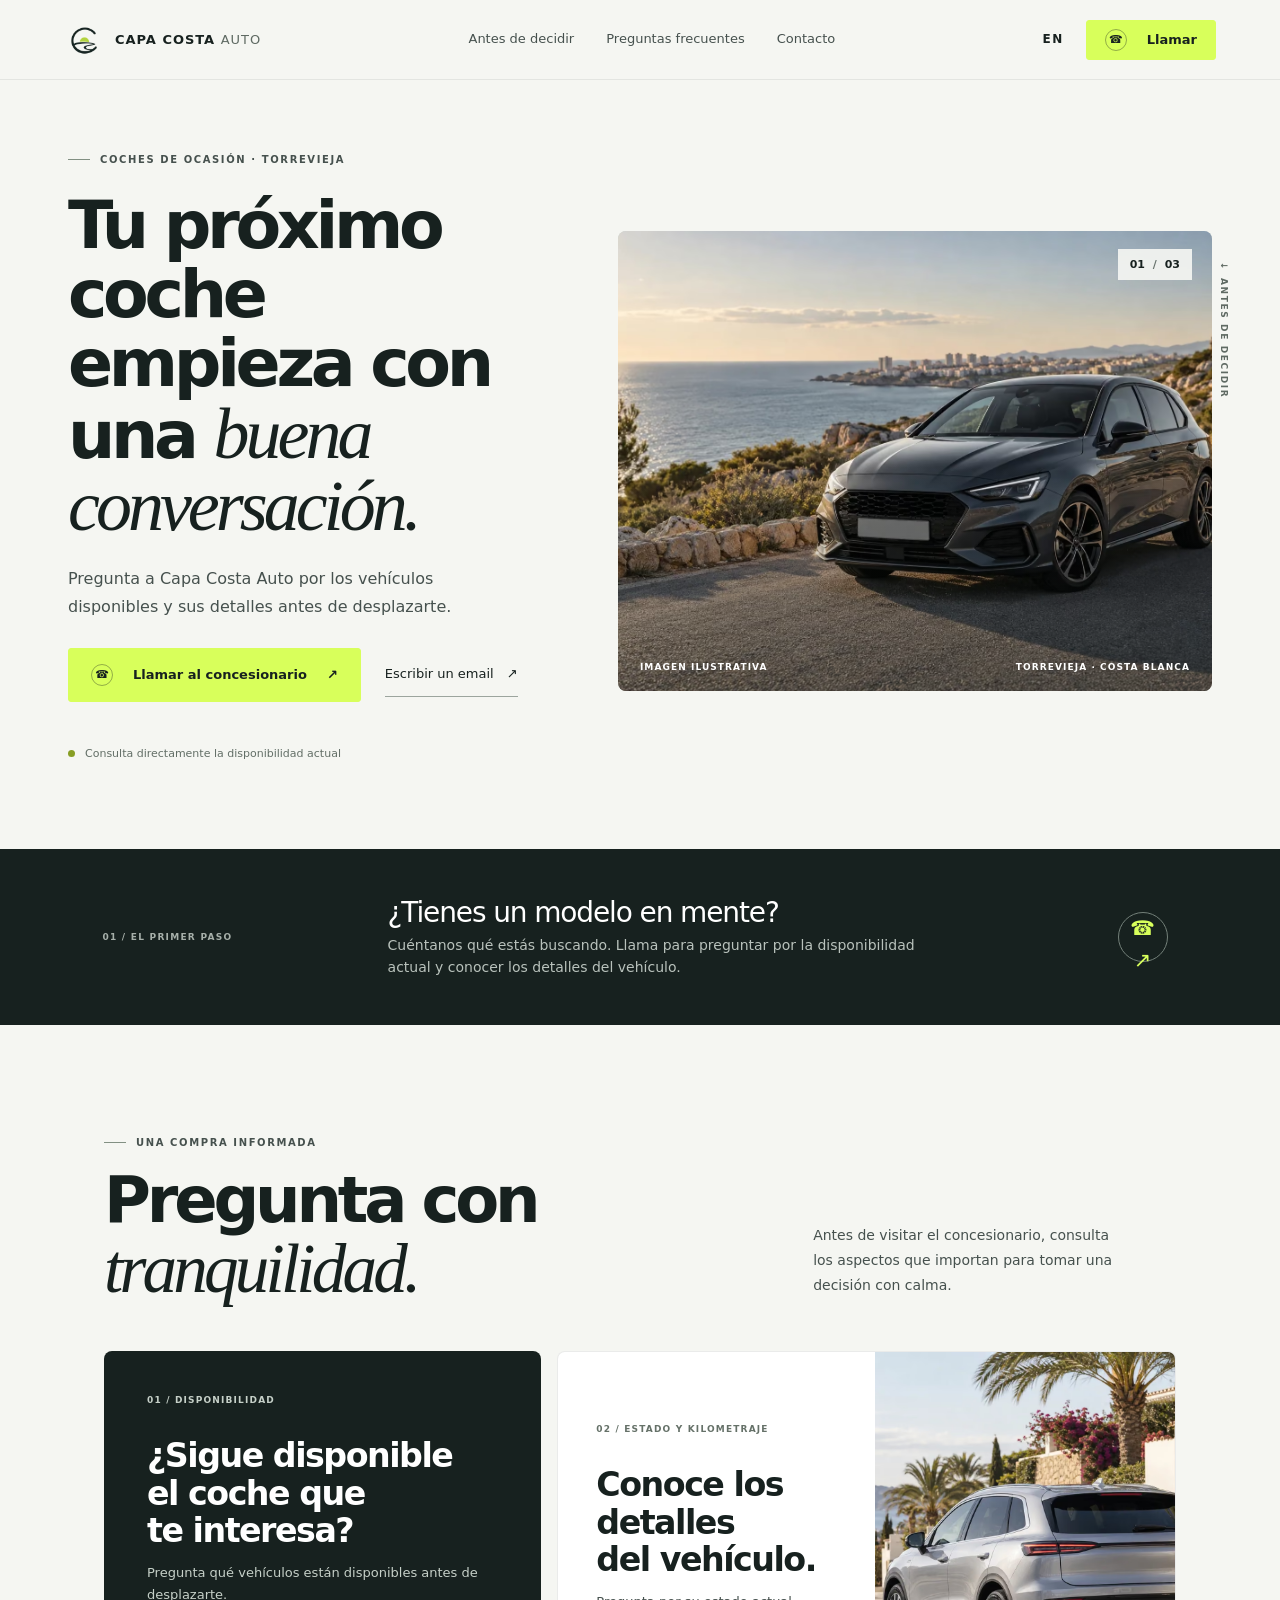
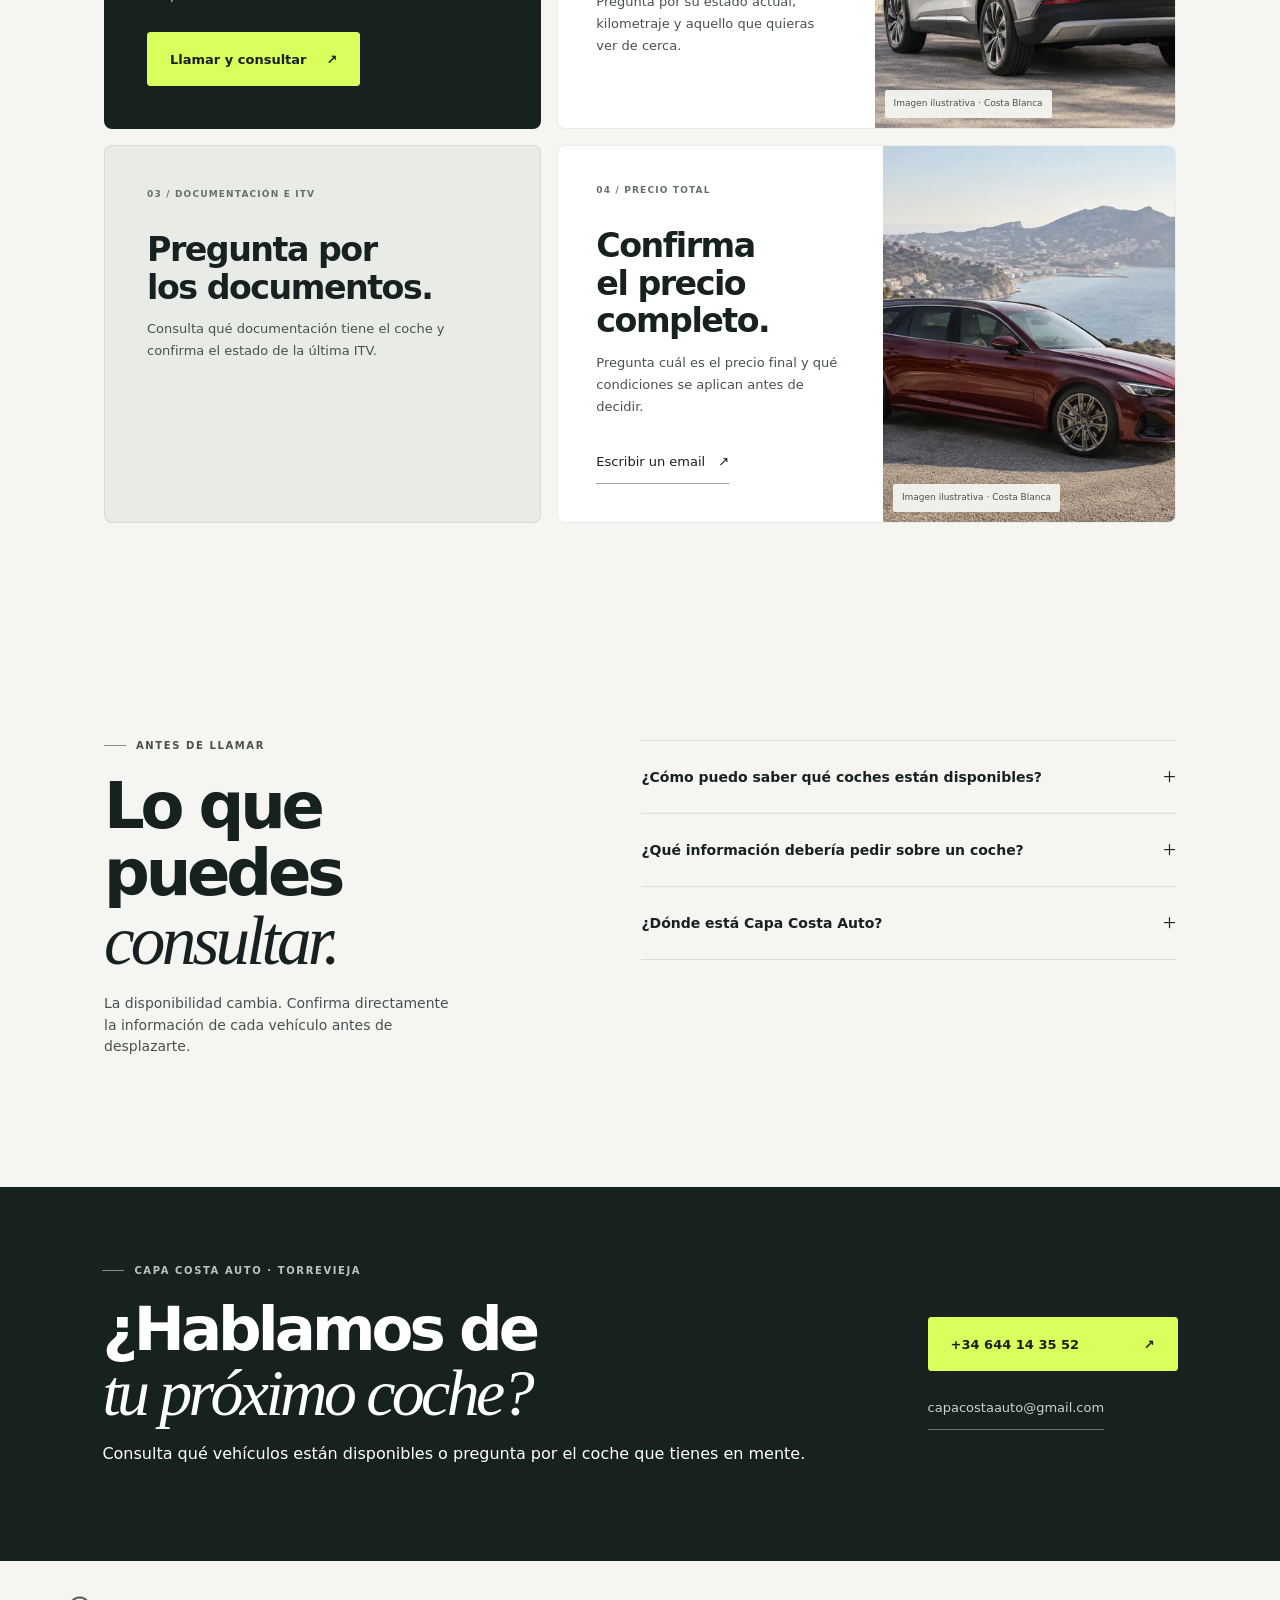
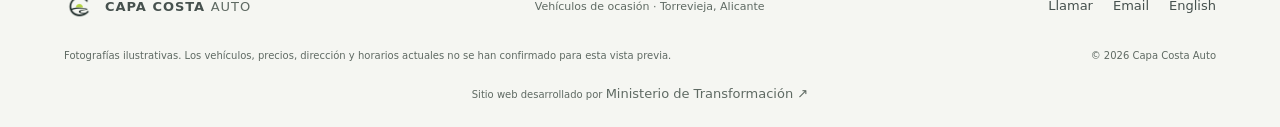
==== es/index.html @ e5fd43e0 "Prepare Capa Costa Auto for GitHub Pages" ====
<!doctype html>
<html lang="es">
<head>
  <meta charset="utf-8">
  <meta name="viewport" content="width=device-width, initial-scale=1">
  <meta name="theme-color" content="#17211f">
  <meta name="robots" content="noindex, nofollow">
  <meta name="description" content="Contacta con Capa Costa Auto en Torrevieja para consultar la disponibilidad actual de coches de ocasión.">
  <title>Coches de ocasión en Torrevieja | Capa Costa Auto</title>
  <link rel="alternate" hreflang="es-ES" href="index.html">
  <link rel="alternate" hreflang="en" href="../en/index.html">
  <link rel="preload" as="image" href="../public/images/coast-1.avif" type="image/avif" fetchpriority="high">
  <link rel="stylesheet" href="../styles.css">
  <script src="../site.js" defer></script>
</head>
<body>
  <a class="skip-link" href="#main">Saltar al contenido</a>
  <header class="site-header">
    <a class="brand" href="index.html"><img class="brand-mark" src="../public/brand/capa-costa-emblem.webp" alt="" width="40" height="40"><span>CAPA COSTA <b>AUTO</b></span></a>
    <nav class="desktop-nav" aria-label="Navegación principal"><a href="#antes-de-decidir">Antes de decidir</a><a href="#preguntas">Preguntas frecuentes</a><a href="#contacto">Contacto</a></nav>
    <div class="header-actions"><a class="language" href="../en/index.html" lang="en" hreflang="en" aria-label="View in English">EN</a><a class="button button-small" href="tel:+34644143552" aria-label="Llamar al concesionario"><span class="phone-icon" aria-hidden="true"></span><span>Llamar</span></a></div>
  </header>

  <main id="main">
    <section class="hero" aria-labelledby="hero-title">
      <div class="hero-copy">
        <p class="eyebrow"><span class="eyebrow-line" aria-hidden="true"></span> COCHES DE OCASIÓN · TORREVIEJA</p>
        <h1 id="hero-title">Tu próximo coche empieza con una <em>buena conversación.</em></h1>
        <p class="hero-lead">Pregunta a Capa Costa Auto por los vehículos disponibles y sus detalles antes de desplazarte.</p>
        <div class="hero-actions"><a class="button button-primary" href="tel:+34644143552"><span class="phone-icon" aria-hidden="true"></span> Llamar al concesionario <span aria-hidden="true">↗</span></a><a class="text-link" href="mailto:capacostaauto@gmail.com">Escribir un email <span aria-hidden="true">↗</span></a></div>
        <p class="hero-note"><span class="note-dot" aria-hidden="true"></span>Consulta directamente la disponibilidad actual</p>
      </div>
      <figure class="hero-visual">
        <picture><source srcset="../public/images/coast-1.avif" type="image/avif" sizes="(min-width: 900px) 54vw, (min-width: 651px) 48vw, calc(100vw - 40px)"><img src="../public/images/coast-1.webp" alt="Coche ilustrativo junto a la costa mediterránea; no corresponde a un vehículo anunciado" width="1536" height="1024" fetchpriority="high" decoding="async"></picture>
        <figcaption><span>IMAGEN ILUSTRATIVA</span><span>TORREVIEJA · COSTA BLANCA</span></figcaption><div class="image-index" aria-hidden="true">01 <span>/</span> 03</div>
      </figure>
      <a class="hero-side-label" href="#antes-de-decidir"><span aria-hidden="true">↓</span> ANTES DE DECIDIR</a>
    </section>

    <section class="intro-band" aria-labelledby="availability-band-title">
      <div class="section-index">01 / EL PRIMER PASO</div>
      <div class="intro-main"><h2 id="availability-band-title">¿Tienes un modelo en mente?</h2><p>Cuéntanos qué estás buscando. Llama para preguntar por la disponibilidad actual y conocer los detalles del vehículo.</p></div>
      <a class="round-link" href="tel:+34644143552" aria-label="Llamar para consultar vehículos disponibles"><span aria-hidden="true">↗</span></a>
    </section>

    <section class="editorial" id="antes-de-decidir" aria-labelledby="questions-title">
      <div class="editorial-heading" data-reveal><div><p class="eyebrow"><span class="eyebrow-line" aria-hidden="true"></span> UNA COMPRA INFORMADA</p><h2 id="questions-title">Pregunta con<br><em>tranquilidad.</em></h2></div><p class="editorial-deck">Antes de visitar el concesionario, consulta los aspectos que importan para tomar una decisión con calma.</p></div>
      <div class="bento-grid">
        <article class="bento-card bento-availability" data-reveal><div><p class="card-kicker">01 / DISPONIBILIDAD</p><h3>¿Sigue disponible el coche que te interesa?</h3><p>Pregunta qué vehículos están disponibles antes de desplazarte.</p></div><a class="button button-light" href="tel:+34644143552">Llamar y consultar <span aria-hidden="true">↗</span></a></article>
        <article class="bento-card bento-condition" data-reveal><div class="bento-copy"><p class="card-kicker">02 / ESTADO Y KILOMETRAJE</p><h3>Conoce los detalles del vehículo.</h3><p>Pregunta por su estado actual, kilometraje y aquello que quieras ver de cerca.</p></div><figure class="bento-image"><picture><source srcset="../public/images/coast-2.avif" type="image/avif" sizes="(min-width: 900px) 37vw, (min-width: 651px) 43vw, calc(100vw - 40px)"><img src="../public/images/coast-2.webp" alt="Coche ilustrativo en una calle mediterránea; no corresponde a un vehículo anunciado" width="1448" height="1086" loading="lazy" decoding="async"></picture><figcaption>Imagen ilustrativa · Costa Blanca</figcaption></figure></article>
        <article class="bento-card bento-paperwork" data-reveal><div><p class="card-kicker">03 / DOCUMENTACIÓN E ITV</p><h3>Pregunta por los documentos.</h3><p>Consulta qué documentación tiene el coche y confirma el estado de la última ITV.</p></div></article>
        <article class="bento-card bento-price" data-reveal><div class="bento-copy"><p class="card-kicker">04 / PRECIO TOTAL</p><h3>Confirma el precio completo.</h3><p>Pregunta cuál es el precio final y qué condiciones se aplican antes de decidir.</p><a class="text-link" href="mailto:capacostaauto@gmail.com">Escribir un email <span aria-hidden="true">↗</span></a></div><figure class="bento-image"><picture><source srcset="../public/images/coast-3.avif" type="image/avif" sizes="(min-width: 900px) 37vw, (min-width: 651px) 43vw, calc(100vw - 40px)"><img src="../public/images/coast-3.webp" alt="Coche ilustrativo junto al Mediterráneo; no corresponde a un vehículo anunciado" width="1448" height="1086" loading="lazy" decoding="async"></picture><figcaption>Imagen ilustrativa · Costa Blanca</figcaption></figure></article>
      </div>
    </section>

    <section class="faq-section" id="preguntas" aria-labelledby="faq-title">
      <div class="faq-heading" data-reveal><p class="eyebrow"><span class="eyebrow-line" aria-hidden="true"></span> ANTES DE LLAMAR</p><h2 id="faq-title">Lo que puedes <em>consultar.</em></h2><p>La disponibilidad cambia. Confirma directamente la información de cada vehículo antes de desplazarte.</p></div>
      <div class="faq-list" data-reveal><details><summary>¿Cómo puedo saber qué coches están disponibles?<span aria-hidden="true">+</span></summary><p>Llama al concesionario para consultar qué vehículos están disponibles en ese momento.</p></details><details><summary>¿Qué información debería pedir sobre un coche?<span aria-hidden="true">+</span></summary><p>Puedes preguntar por su estado, kilometraje, documentación, ITV, precio final y las condiciones aplicables.</p></details><details><summary>¿Dónde está Capa Costa Auto?<span aria-hidden="true">+</span></summary><p>Capa Costa Auto está en Torrevieja. Llama antes de desplazarte para confirmar los detalles de la visita.</p></details></div>
    </section>

    <section class="contact-section" id="contacto" aria-labelledby="contact-title"><div data-reveal><p class="eyebrow"><span class="eyebrow-line" aria-hidden="true"></span> CAPA COSTA AUTO · TORREVIEJA</p><h2 id="contact-title">¿Hablamos de<br><em>tu próximo coche?</em></h2><p class="contact-lead">Consulta qué vehículos están disponibles o pregunta por el coche que tienes en mente.</p></div><div class="contact-actions" data-reveal><a class="button button-light" href="tel:+34644143552">+34 644 14 35 52 <span aria-hidden="true">↗</span></a><a class="contact-email" href="mailto:capacostaauto@gmail.com">capacostaauto@gmail.com</a></div></section>
  </main>

  <footer class="site-footer"><a class="brand brand-footer" href="index.html"><img class="brand-mark" src="../public/brand/capa-costa-emblem.webp" alt="" width="32" height="32" loading="lazy"><span>CAPA COSTA <b>AUTO</b></span></a><p>Vehículos de ocasión · Torrevieja, Alicante</p><div><a href="tel:+34644143552">Llamar</a><a href="mailto:capacostaauto@gmail.com">Email</a><a href="../en/index.html" lang="en" hreflang="en">English</a></div><small>Fotografías ilustrativas. Los vehículos, precios, dirección y horarios actuales no se han confirmado para esta vista previa.</small><small class="copyright">© 2026 Capa Costa Auto</small><small class="developer-credit">Sitio web desarrollado por <a href="https://ministry-transformation.github.io/" target="_blank" rel="noopener noreferrer">Ministerio de Transformación <span aria-hidden="true">↗</span></a></small></footer>
</body>
</html>
---- styles.css ----
:root{--ink:#17211f;--ink-soft:#46514e;--paper:#f5f6f2;--white:#fff;--accent:#d8ff5b;--line:#d9ded9;--muted:#aab3ad;--serif:Georgia,'Times New Roman',serif;--sans:'DM Sans',Arial,sans-serif;--display:Manrope,'DM Sans',sans-serif;--measure:1240px}
*{box-sizing:border-box}html{scroll-behavior:smooth;scroll-padding-top:90px}body{margin:0;background:var(--paper);color:var(--ink);font-family:var(--sans);font-size:16px;line-height:1.55;-webkit-font-smoothing:antialiased}a{color:inherit}a:focus-visible,summary:focus-visible{outline:3px solid #547000;outline-offset:4px}.skip-link{position:absolute;left:16px;top:-60px;background:var(--accent);padding:12px 18px;z-index:10}.skip-link:focus{top:12px}.site-header{height:80px;padding:0 max(5vw,24px);display:flex;align-items:center;justify-content:space-between;background:var(--paper);position:sticky;top:0;z-index:5;border-bottom:1px solid rgba(23,33,31,.08)}.brand{display:flex;gap:11px;align-items:center;text-decoration:none;font:700 13px var(--display);letter-spacing:.075em}.brand b{font-weight:500;color:#5f6a63}.brand-mark{width:34px;height:34px;display:grid;place-items:center;border:1px solid var(--ink);border-radius:50%;font:600 19px var(--serif);letter-spacing:0}.desktop-nav{display:flex;gap:32px}.desktop-nav a,.site-footer a{font-size:13px;text-decoration:none;color:var(--ink-soft)}.desktop-nav a:hover,.site-footer a:hover{color:#607700}.header-actions{display:flex;align-items:center;gap:22px}.language{font-size:12px;font-weight:700;letter-spacing:.12em;text-decoration:none}.button{display:inline-flex;min-height:54px;align-items:center;justify-content:center;gap:20px;padding:0 22px;background:var(--accent);border:1px solid var(--accent);border-radius:3px;color:var(--ink);font:700 13px var(--sans);text-decoration:none;transition:background .18s,border-color .18s,transform .18s}.button:hover{background:#c6f43e;border-color:#c6f43e;transform:translateY(-1px)}.button-small{min-height:40px;padding:0 18px}.hero{max-width:var(--measure);margin:auto;min-height:610px;padding:64px 48px 70px;display:grid;grid-template-columns:.91fr 1.09fr;align-items:center;gap:54px;position:relative}.hero-copy{padding:10px 0 6px}.eyebrow{font:700 10px var(--display);letter-spacing:.16em;display:flex;align-items:center;gap:10px;color:var(--ink-soft);margin:0 0 26px}.eyebrow-line{width:22px;height:1px;background:#829083}.hero h1,.editorial h2,.faq-heading h2,.contact-section h2{font:600 clamp(45px,5.2vw,70px)/1.04 var(--display);letter-spacing:-.065em;margin:0;max-width:580px}.hero h1 em,.editorial h2 em,.faq-heading h2 em,.contact-section h2 em{font:italic 500 1.08em/1 var(--serif);letter-spacing:-.055em}.hero-lead{max-width:390px;margin:23px 0 28px;color:var(--ink-soft);font-size:16px;line-height:1.7}.hero-actions{display:flex;align-items:center;gap:24px;flex-wrap:wrap}.phone-icon{width:22px;height:22px;border:1px solid rgba(23,33,31,.36);border-radius:50%;display:grid;place-items:center;font-size:13px}.text-link{font-size:13px;text-decoration:none;border-bottom:1px solid #9ca59e;padding:7px 0}.text-link span{margin-left:6px}.hero-note{display:flex;align-items:center;gap:10px;margin-top:43px;font-size:11px;color:#626e66}.note-dot{width:7px;height:7px;background:#879e24;border-radius:50%}.note-rule{height:1px;width:28px;background:#bdc4bd;margin:0 3px}.hero-visual{margin:0;position:relative;height:460px;background:#c7d1cc;overflow:hidden}.hero-visual img,.photo-card img,.quote-band figure img{width:100%;height:100%;object-fit:cover;display:block}.hero-visual img{object-position:51% 50%}.hero-visual:after{content:"";position:absolute;inset:50% 0 0;background:linear-gradient(transparent,rgba(7,16,15,.38));pointer-events:none}.hero-visual figcaption{position:absolute;bottom:19px;left:22px;right:22px;display:flex;justify-content:space-between;color:white;font:600 9px var(--display);letter-spacing:.12em;z-index:1}.image-index{position:absolute;right:20px;top:18px;padding:9px 12px;background:rgba(245,246,242,.92);font:700 11px var(--display);z-index:1}.image-index span{color:#68736d;margin:0 4px}.hero-side-label{position:absolute;right:14px;top:175px;writing-mode:vertical-rl;font:600 9px var(--display);letter-spacing:.18em;color:#5f6a63}.hero-side-label span{padding:7px 0}.intro-band{background:var(--ink);color:white;padding:47px max(calc((100vw - 1120px)/2),8vw);display:grid;grid-template-columns:1fr 2.8fr 60px;align-items:center;gap:38px}.section-index{font:600 9px var(--display);letter-spacing:.14em;color:#a7b0aa}.intro-main h2{font:500 28px var(--display);letter-spacing:-.04em;margin:0 0 6px}.intro-main p{color:#b9c2bc;margin:0;font-size:14px;max-width:560px}.round-link{width:50px;height:50px;display:grid;place-items:center;border:1px solid #65706a;border-radius:50%;text-decoration:none;font-size:21px;transition:background .2s,color .2s}.round-link:hover{background:var(--accent);color:var(--ink);border-color:var(--accent)}.editorial{max-width:1120px;margin:auto;padding:110px 24px 120px}.editorial-heading{display:flex;justify-content:space-between;align-items:end;margin-bottom:48px}.editorial-heading .eyebrow{margin-bottom:19px}.editorial h2,.faq-heading h2{font-size:clamp(44px,5.2vw,64px)}.editorial-deck{max-width:320px;color:var(--ink-soft);font-size:14px;line-height:1.8;margin:0 4% 5px 24px}.editorial-grid{display:grid;grid-template-columns:.95fr 1.05fr;gap:70px;align-items:stretch}.photo-card{margin:0;position:relative;min-height:460px;background:#cad1ca}.photo-card img{position:absolute;inset:0}.photo-card:after{content:"";position:absolute;inset:65% 0 0;background:linear-gradient(transparent,rgba(8,19,17,.45))}.photo-card figcaption{position:absolute;z-index:1;bottom:16px;left:19px;color:white;font-size:10px;letter-spacing:.06em}.photo-card figcaption span{font-weight:700;margin-right:10px}.question-list{align-self:center}.question-list article{min-height:81px;border-bottom:1px solid var(--line);display:grid;grid-template-columns:38px 1fr 24px;align-items:center;gap:10px}.question-number{font:600 10px var(--display);color:#7c887f}.question-list h3{font:600 15px var(--display);margin:0 0 2px;letter-spacing:-.02em}.question-list p{font-size:12px;color:#67716b;margin:0}.question-mark{font:400 20px var(--serif);color:#647268}.list-cta{min-height:66px;display:flex;justify-content:space-between;align-items:center;text-decoration:none;font-size:13px;font-weight:600}.list-cta b{width:34px;height:34px;border:1px solid var(--line);border-radius:50%;display:grid;place-items:center;font-weight:400}.quote-band{min-height:400px;background:#202d29;color:#fff;display:grid;grid-template-columns:1fr 2.2fr 1fr;align-items:center;gap:36px;padding:45px max(calc((100vw - 1120px)/2),8vw)}.quote-number{align-self:start;padding-top:20px;font:600 11px var(--display);letter-spacing:.08em}.quote-number span{color:#929d96}.quote-content .eyebrow{color:#c4cfbf;margin-bottom:20px}.quote-content blockquote{font:500 clamp(29px,3.2vw,43px)/1.2 var(--serif);letter-spacing:-.035em;margin:0 0 25px;max-width:600px}.button-light{background:var(--accent);border-color:var(--accent)}.quote-band figure{margin:0;height:245px;position:relative}.quote-band figure img{position:absolute;inset:0}.quote-band figure figcaption{position:absolute;right:8px;bottom:8px;color:white;font-size:9px;text-shadow:0 1px 4px #333}.faq-section{max-width:1120px;margin:auto;padding:105px 24px 115px;display:grid;grid-template-columns:.9fr 1.1fr;gap:100px}.faq-heading .eyebrow{margin-bottom:22px}.faq-heading h2{margin-bottom:17px}.faq-heading>p:last-child{color:var(--ink-soft);font-size:14px;max-width:350px}.faq-list details{border-bottom:1px solid var(--line)}.faq-list details:first-child{border-top:1px solid var(--line)}.faq-list summary{min-height:72px;display:flex;justify-content:space-between;align-items:center;gap:20px;cursor:pointer;list-style:none;font:600 14px var(--display)}.faq-list summary::-webkit-details-marker{display:none}.faq-list summary span{font:400 23px var(--serif);transition:transform .15s}.faq-list details[open] summary span{transform:rotate(45deg)}.faq-list details p{font-size:13px;color:var(--ink-soft);margin:0;padding:0 32px 21px 0;max-width:480px}.contact-section{background:var(--ink);color:white;padding:78px max(calc((100vw - 1120px)/2),8vw);display:flex;justify-content:space-between;align-items:center;gap:40px}.contact-section .eyebrow{color:#bac5bd;margin-bottom:21px}.contact-section h2{font-size:clamp(42px,5vw,61px)}.contact-actions{display:flex;flex-direction:column;align-items:flex-start;gap:15px}.contact-actions .button{min-width:250px;justify-content:space-between}.contact-email{color:#cbd3cd;font-size:13px;text-decoration:none;border-bottom:1px solid #63706a;padding:4px 0}.site-footer{min-height:110px;display:flex;align-items:center;justify-content:space-between;gap:20px;padding:23px max(5vw,24px);flex-wrap:wrap}.brand-footer .brand-mark{width:29px;height:29px;font-size:17px}.brand-footer{font-size:11px}.site-footer p{font-size:11px;color:#5f6a63}.site-footer>div{display:flex;gap:20px}.site-footer small{font-size:10px;color:#5f6a63}
@media(max-width:850px){.desktop-nav{gap:15px}.desktop-nav a{font-size:12px}.hero{gap:30px;padding-inline:34px;min-height:570px}.hero-visual{height:405px}.hero h1{font-size:clamp(43px,6vw,60px)}.editorial-grid{gap:40px}.quote-band{grid-template-columns:.5fr 1.5fr 1fr;padding-inline:6vw}.faq-section{gap:45px}.intro-band{padding-inline:6vw}}
@media(max-width:650px){html{scroll-padding-top:72px}.site-header{height:68px;padding:0 19px}.desktop-nav{display:none}.brand{font-size:11px}.brand-mark{width:31px;height:31px}.header-actions{gap:14px}.button-small{min-height:38px}.hero{display:flex;flex-direction:column;align-items:stretch;gap:28px;padding:47px 20px 38px;min-height:0}.hero-copy{padding:0}.eyebrow{font-size:9px;margin-bottom:20px}.hero h1{font-size:clamp(45px,12vw,58px);max-width:530px}.hero-lead{font-size:15px;margin:18px 0 23px;max-width:430px}.hero-actions{gap:18px}.hero-actions .button{flex:1;min-height:52px;padding:0 15px;gap:10px}.text-link{white-space:nowrap;font-size:12px}.hero-note{margin-top:27px;font-size:10px;gap:8px}.note-rule{width:14px}.hero-visual{height:310px;margin:0 -20px}.hero-visual img{object-position:center}.hero-visual figcaption{left:18px;right:18px;font-size:8px}.hero-side-label{display:none}.intro-band{padding:32px 20px;grid-template-columns:1fr 50px;gap:12px 15px}.section-index{grid-column:1/-1}.intro-main h2{font-size:23px}.intro-main p{font-size:13px}.round-link{width:46px;height:46px}.editorial{padding:75px 20px 80px}.editorial-heading{display:block;margin-bottom:30px}.editorial h2,.faq-heading h2{font-size:50px}.editorial-deck{margin:19px 0 0;font-size:13px}.editorial-grid{grid-template-columns:1fr;gap:26px}.photo-card{min-height:300px}.question-list article{min-height:77px;grid-template-columns:30px 1fr 20px;gap:8px}.question-list h3{font-size:14px}.question-list p{font-size:11px}.quote-band{padding:38px 20px 42px;grid-template-columns:1fr 1fr;gap:15px 10px;min-height:0}.quote-number{grid-column:1/-1;padding:0}.quote-content{grid-column:1/-1}.quote-content blockquote{font-size:34px;max-width:500px}.quote-band figure{grid-column:1/-1;height:205px;margin-top:8px}.faq-section{padding:76px 20px 82px;grid-template-columns:1fr;gap:30px}.faq-heading h2{font-size:47px}.faq-heading>p:last-child{font-size:13px}.faq-list summary{font-size:13px;min-height:68px}.faq-list details p{font-size:12px}.contact-section{padding:58px 20px;display:block}.contact-section h2{font-size:47px}.contact-actions{margin-top:29px}.contact-actions .button{width:100%;max-width:340px}.site-footer{padding:25px 20px;display:grid;grid-template-columns:1fr auto;gap:14px}.site-footer p{grid-column:1/-1;grid-row:2;margin:0}.site-footer>div{gap:12px}.site-footer>div a{font-size:11px}.site-footer small{grid-column:1/-1}}
@media(prefers-reduced-motion:reduce){*,*::before,*::after{scroll-behavior:auto!important;transition:none!important}}

.phone-icon:before{content:'☎';font-size:11px}.round-link:before{content:'☎';font-size:20px}


@media(max-width:390px){.hero-actions{align-items:stretch;flex-direction:column;gap:12px}.hero-actions .button{flex:none;width:100%}.text-link{align-self:flex-start}}

/* Conversion-focused bento iteration: real next-step action first, buyer questions next. */
:root{--sans:system-ui,-apple-system,BlinkMacSystemFont,"Segoe UI",Arial,sans-serif;--display:system-ui,-apple-system,BlinkMacSystemFont,"Segoe UI",Arial,sans-serif;--radius-card:8px;--radius-control:4px}
.site-header{position:sticky;top:0;z-index:10;background:rgba(245,246,242,.95);backdrop-filter:blur(12px)}
.site-nav a,.desktop-nav a{min-height:44px;display:inline-flex;align-items:center}
.language{display:inline-flex;min-height:44px;align-items:center}
.text-link,.contact-email{display:inline-flex;min-height:44px;align-items:center;gap:7px}
.site-footer>div a{display:inline-flex;min-height:44px;align-items:center}
.button,.text-link,.round-link,.contact-email,.site-footer a{transition:background-color .18s,border-color .18s,color .18s,transform .18s}
.button-primary,.bento-availability .button-light,.contact-section .button-light{background:var(--accent);border-color:var(--accent);color:var(--ink)}
.button-primary:hover,.bento-availability .button-light:hover,.contact-section .button-light:hover{background:#c8f43f;border-color:#c8f43f;color:var(--ink);transform:translateY(-2px)}
.hero-visual,.photo-card,.bento-card{border-radius:var(--radius-card);overflow:hidden}
.hero-visual img{aspect-ratio:3/2;animation:coast-drift 30s ease-in-out infinite alternate}
@keyframes coast-drift{from{transform:scale(1.01)}to{transform:scale(1.05)}}
.hero-side-label{display:inline-flex;width:44px;min-height:44px;align-items:center;justify-content:center;text-decoration:none;transition:color .18s,transform .18s}
.hero-side-label:hover{color:#526b00;transform:translateY(3px)}
.round-link{color:var(--accent);border-color:#738079}
.round-link:hover{background:var(--accent);color:var(--ink);border-color:var(--accent);transform:translateY(-2px)}
.editorial{padding-block:clamp(72px,9vw,112px)}
.bento-grid{display:grid;grid-template-columns:repeat(12,minmax(0,1fr));grid-auto-rows:minmax(300px,auto);gap:16px}
.bento-card{position:relative;display:flex;min-width:0;flex-direction:column;justify-content:space-between;border:1px solid rgba(23,33,31,.09);background:#fff}
.bento-availability{grid-column:span 5;padding:clamp(25px,3.3vw,42px);background:var(--ink);color:#fff}
.bento-condition{grid-column:span 7;display:grid;grid-template-columns:minmax(0,1fr) minmax(0,.95fr)}
.bento-paperwork{grid-column:span 5;padding:clamp(25px,3.3vw,42px);background:#e9ece6}
.bento-price{grid-column:span 7;display:grid;grid-template-columns:minmax(0,1fr) minmax(0,.9fr);padding:0}
.bento-copy{align-self:center;padding:clamp(23px,3vw,38px)}
.card-kicker{margin:0 0 29px;color:#657168;font-size:9px;font-weight:700;letter-spacing:.13em}
.bento-availability .card-kicker{color:#c6d0c8}
.bento-card h3{max-width:400px;margin:0 0 12px;font:650 clamp(22px,2.6vw,34px)/1.13 var(--display);letter-spacing:-.045em;text-wrap:balance}
.bento-card p:not(.card-kicker){max-width:400px;margin:0;color:var(--ink-soft);font-size:13px;line-height:1.7}
.bento-availability p:not(.card-kicker){color:#c6d0c8}
.bento-availability .button-light{align-self:flex-start;margin-top:26px}
.bento-image{position:relative;min-width:0;min-height:300px;margin:0;overflow:hidden;background:#cbd4ce}
.bento-image picture,.bento-image img{display:block;width:100%;height:100%}
.bento-image img{object-fit:cover;aspect-ratio:4/3;transition:transform .7s cubic-bezier(.2,.7,.2,1)}
.bento-image figcaption{position:absolute;right:10px;bottom:10px;left:10px;width:max-content;max-width:calc(100% - 20px);padding:7px 9px;border-radius:2px;background:rgba(245,246,242,.94);color:var(--ink-soft);font-size:9px}
.bento-price .text-link{align-self:flex-start;margin-top:22px}
.motion-ready [data-reveal]{transform:translateY(12px);transition:transform .38s cubic-bezier(.2,.7,.2,1)}
.motion-ready [data-reveal].is-visible{transform:translateY(0)}
@media(hover:hover) and (pointer:fine){.bento-image:hover img{transform:scale(1.035)}.brand:hover .brand-mark{transform:rotate(-3deg) scale(1.04)}}
@media(max-width:850px){.bento-grid{grid-template-columns:repeat(2,minmax(0,1fr));grid-auto-rows:minmax(270px,auto)}.bento-availability,.bento-condition{grid-column:1/-1}.bento-paperwork,.bento-price{grid-column:span 1;display:flex}.bento-paperwork .bento-image{min-height:190px}.bento-price .text-link{margin-top:20px}}
@media(max-width:650px){.site-header{height:68px}.site-header .desktop-nav{display:none}.header-actions{gap:12px}.site-header .button-small{min-width:44px;min-height:44px;justify-content:center;padding:0 10px;gap:8px}.site-header .button-small span:not(.phone-icon){display:inline}.hero{padding-top:46px;padding-bottom:72px}.hero-visual{width:100%;height:auto;aspect-ratio:4/3}.hero-visual img{height:100%;object-fit:cover}.hero-side-label{display:none}.intro-band{grid-template-columns:1fr 48px;gap:12px 15px}.intro-main h2{font-size:23px}.intro-band .section-index{grid-column:1/-1}.editorial{padding:70px 20px}.editorial-heading{display:block;margin-bottom:26px}.editorial-deck{margin:16px 0 0}.bento-grid{grid-template-columns:1fr;grid-auto-rows:auto;gap:13px}.bento-availability,.bento-condition,.bento-paperwork,.bento-price{grid-column:1;min-height:0}.bento-availability,.bento-price{padding:25px}.bento-condition,.bento-paperwork{display:flex}.bento-copy{padding:23px}.bento-card h3{font-size:24px}.bento-image{width:100%;min-height:0;aspect-ratio:16/10}.bento-image img{aspect-ratio:16/10}.bento-availability .button-light{min-height:48px}.contact-section{padding:58px 20px}.contact-section h2{font-size:46px}.contact-section>div:first-child>p:not(.eyebrow){max-width:430px;font-size:13px;line-height:1.7}.contact-actions{margin-top:24px}.contact-actions .button{width:100%;max-width:360px}.faq-section{padding:70px 20px;grid-template-columns:1fr;gap:24px}.faq-list summary{min-height:64px}.site-footer{display:grid;grid-template-columns:1fr auto;gap:14px 12px;padding:24px 20px}.site-footer>p{grid-column:1/-1;grid-row:2}.site-footer>div{grid-column:1/-1;grid-row:3}.site-footer>small{grid-column:1/-1}.site-footer .copyright{grid-column:1/-1;grid-row:auto}}
@media(max-width:370px){.hero-actions{display:grid;grid-template-columns:1fr}.hero-actions .button{width:100%}.header-actions{gap:7px}.site-header .button-small{width:44px}.bento-card h3{font-size:22px}}
@media(max-width:370px){.site-header{padding-inline:12px}.site-header .brand{font-size:9px;gap:7px}.site-header .brand-mark{width:30px;height:30px}.site-header .header-actions{gap:6px}.site-header .button-small{min-width:44px;width:44px;padding:0}.site-header .button-small span:not(.phone-icon){display:none}}
@media(prefers-reduced-motion:reduce){.hero-visual img{animation:none;transform:none}.motion-ready [data-reveal]{transform:none;transition:none}.bento-image img,.button,.text-link,.round-link,.brand-mark{transition:none}.bento-image:hover img,.brand:hover .brand-mark,.button:hover{transform:none}}

.brand-mark{width:40px;height:40px;display:block;object-fit:contain;flex:none;border:0;border-radius:0}
.brand-footer .brand-mark{width:30px;height:30px}
.developer-credit{flex-basis:100%;text-align:center}.developer-credit a{color:inherit;text-decoration-color:#879e24;text-underline-offset:3px}.developer-credit a:hover{color:#526b00}
.hero-visual img{transform-origin:52% 48%;animation:coast-drift 26s ease-in-out infinite alternate}
@keyframes coast-drift{from{transform:scale(1.005)}to{transform:scale(1.055)}}
.motion-ready .reveal{opacity:.18;transform:translateY(10px);transition:opacity .4s ease,transform .4s cubic-bezier(.2,.7,.2,1)}
.motion-ready .reveal.is-visible{opacity:1;transform:translateY(0)}
.motion-ready .hero-visual.reveal{transition-delay:.1s}
.photo-card img,.quote-band figure img{transition:transform .9s cubic-bezier(.2,.7,.2,1)}
.photo-card:hover img,.quote-band figure:hover img{transform:scale(1.04)}
@media(max-width:650px){.brand-mark{width:34px;height:34px}}
@media(prefers-reduced-motion:reduce){.hero-visual img{animation:none;transform:none}.motion-ready .reveal{opacity:1;transform:none;transition:none}.photo-card img,.quote-band figure img{transition:none}.photo-card:hover img,.quote-band figure:hover img{transform:none}.brand-mark{transition:none}.brand:hover .brand-mark{transform:none}}

.brand-mark{transition:transform .25s ease}.brand:hover .brand-mark{transform:rotate(-4deg) scale(1.04)}
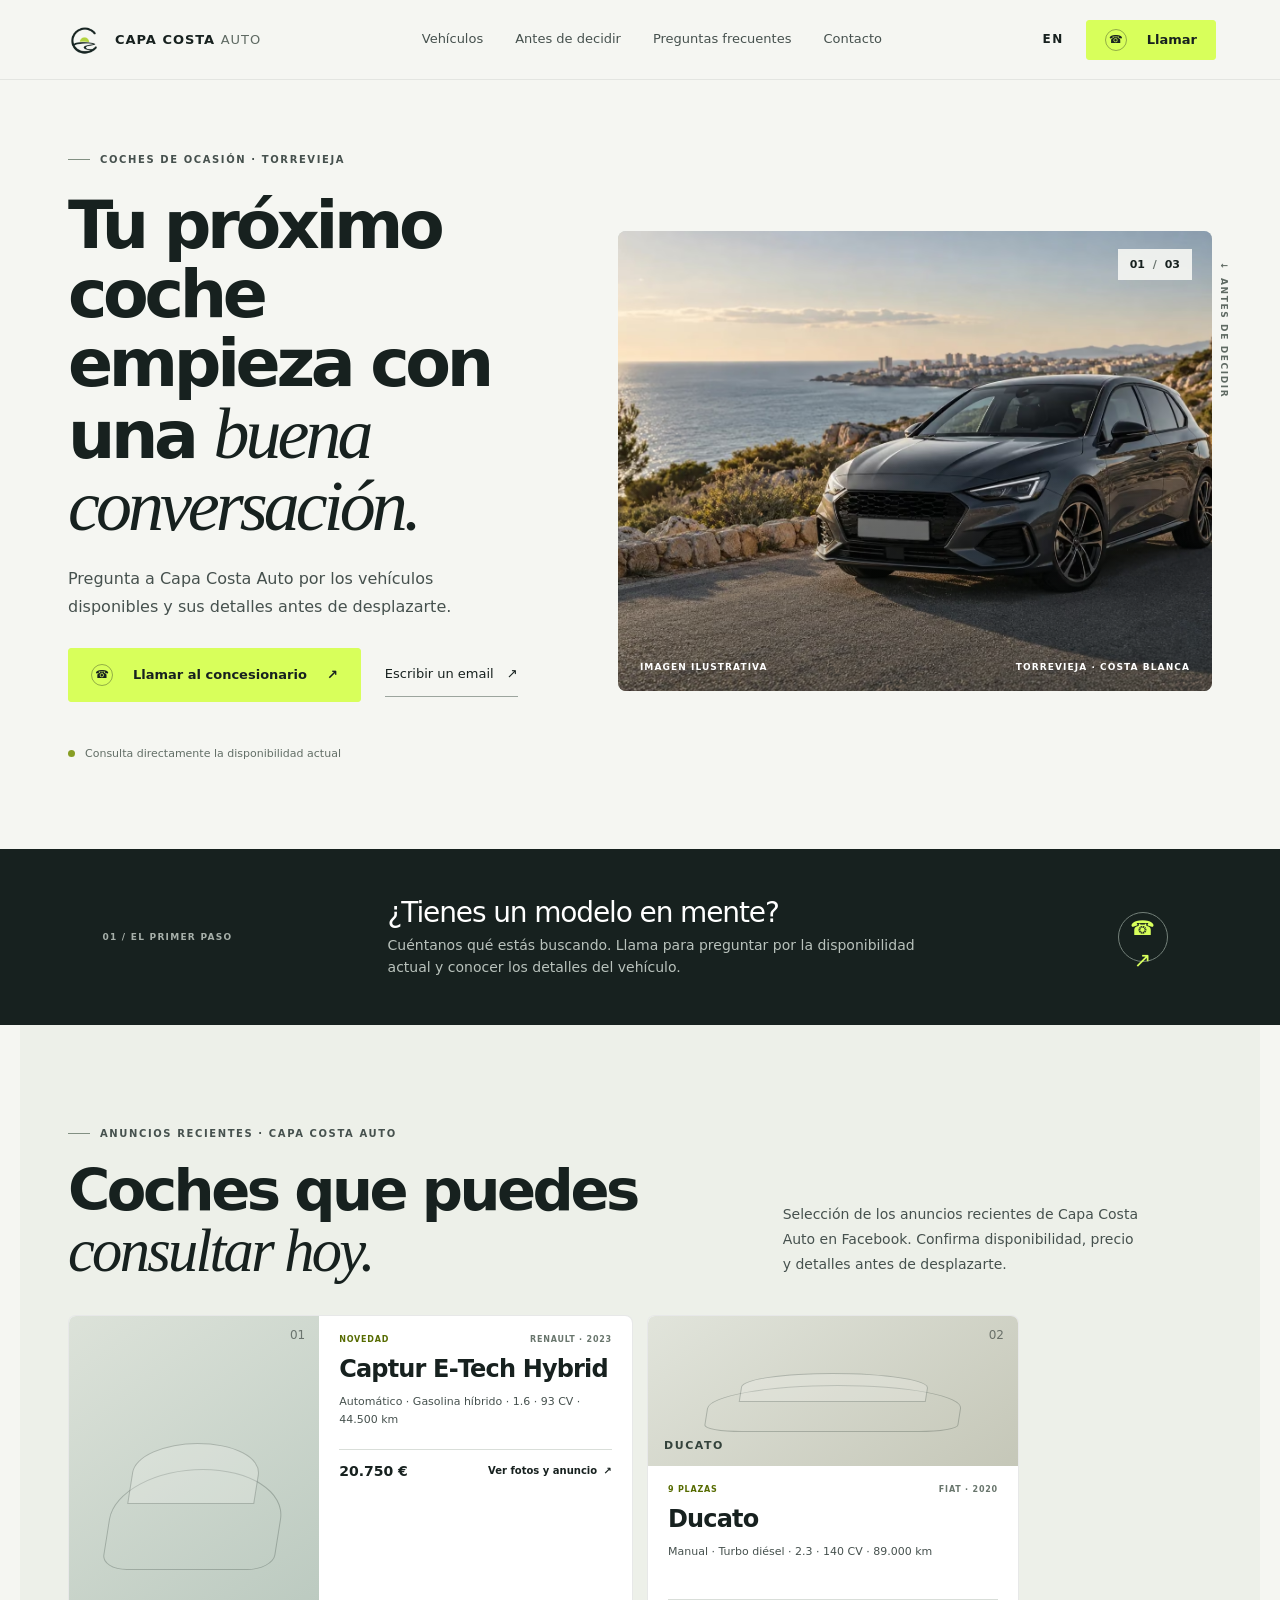
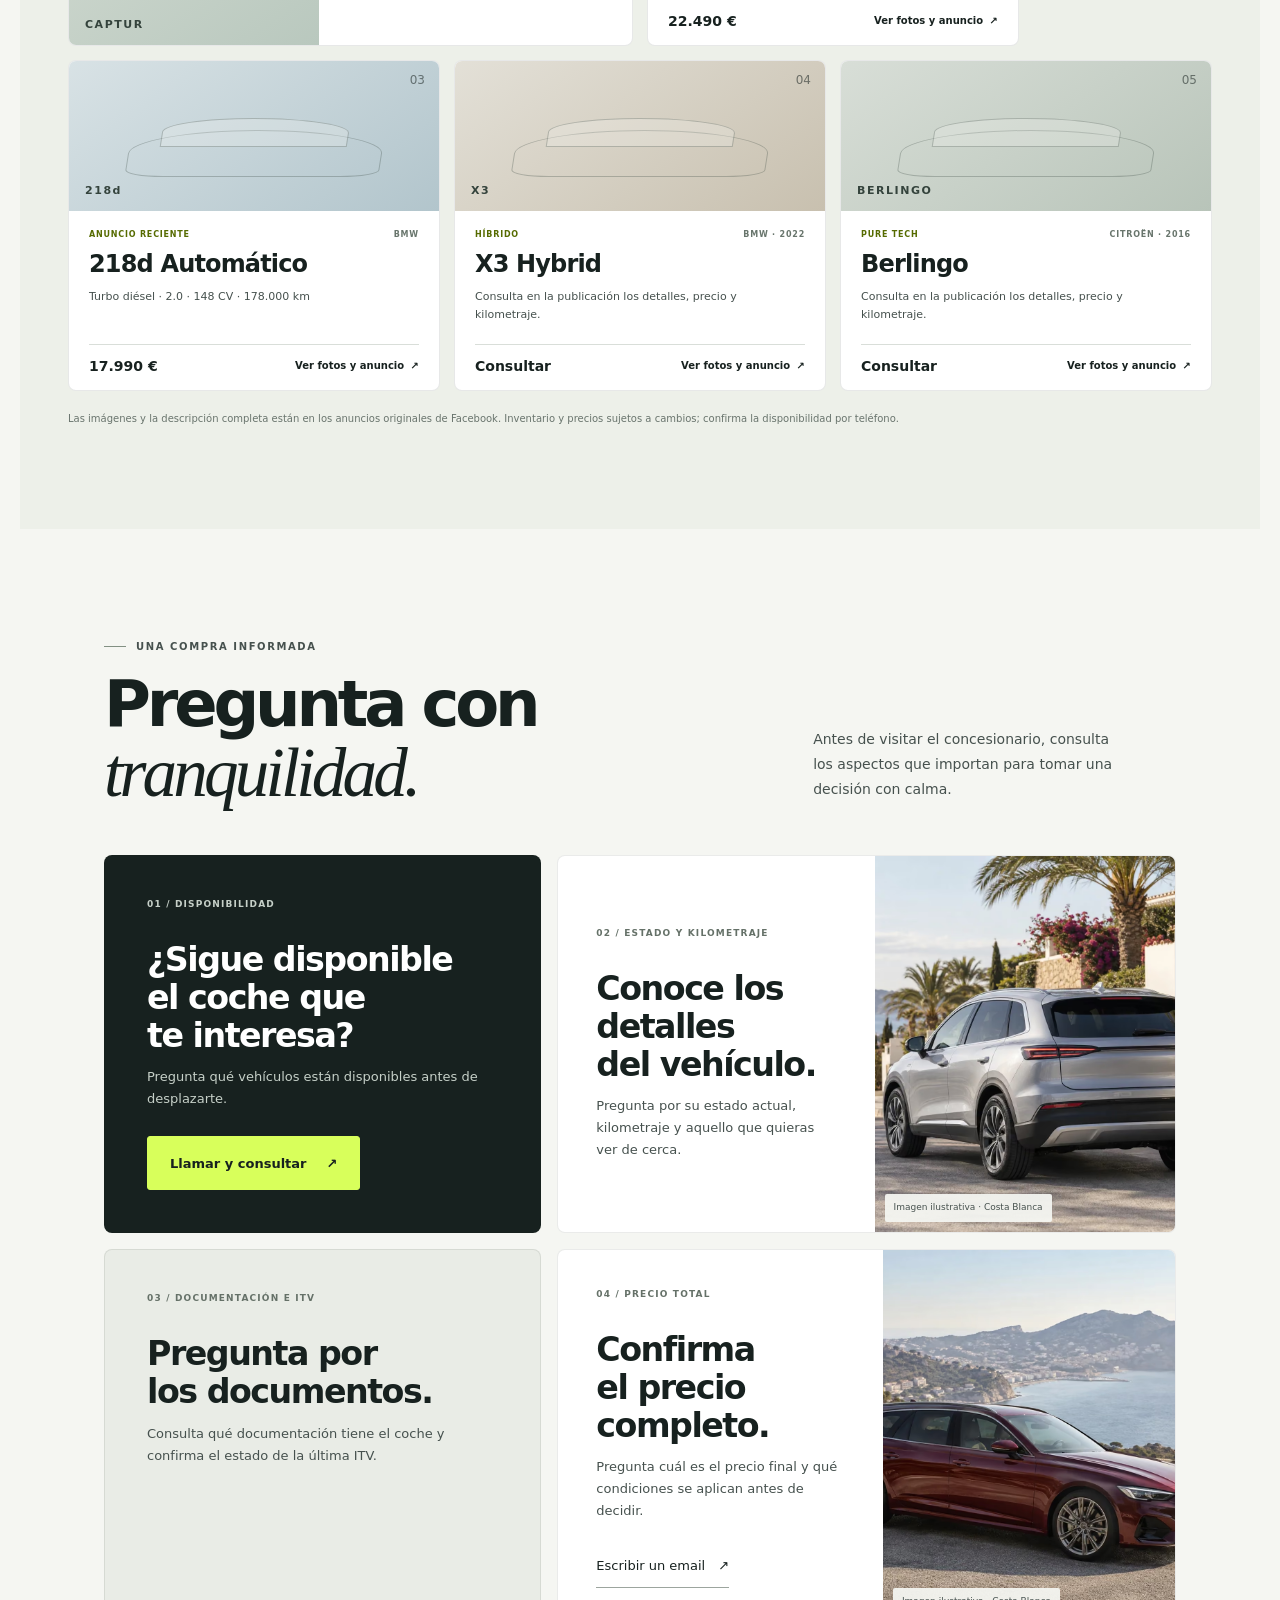
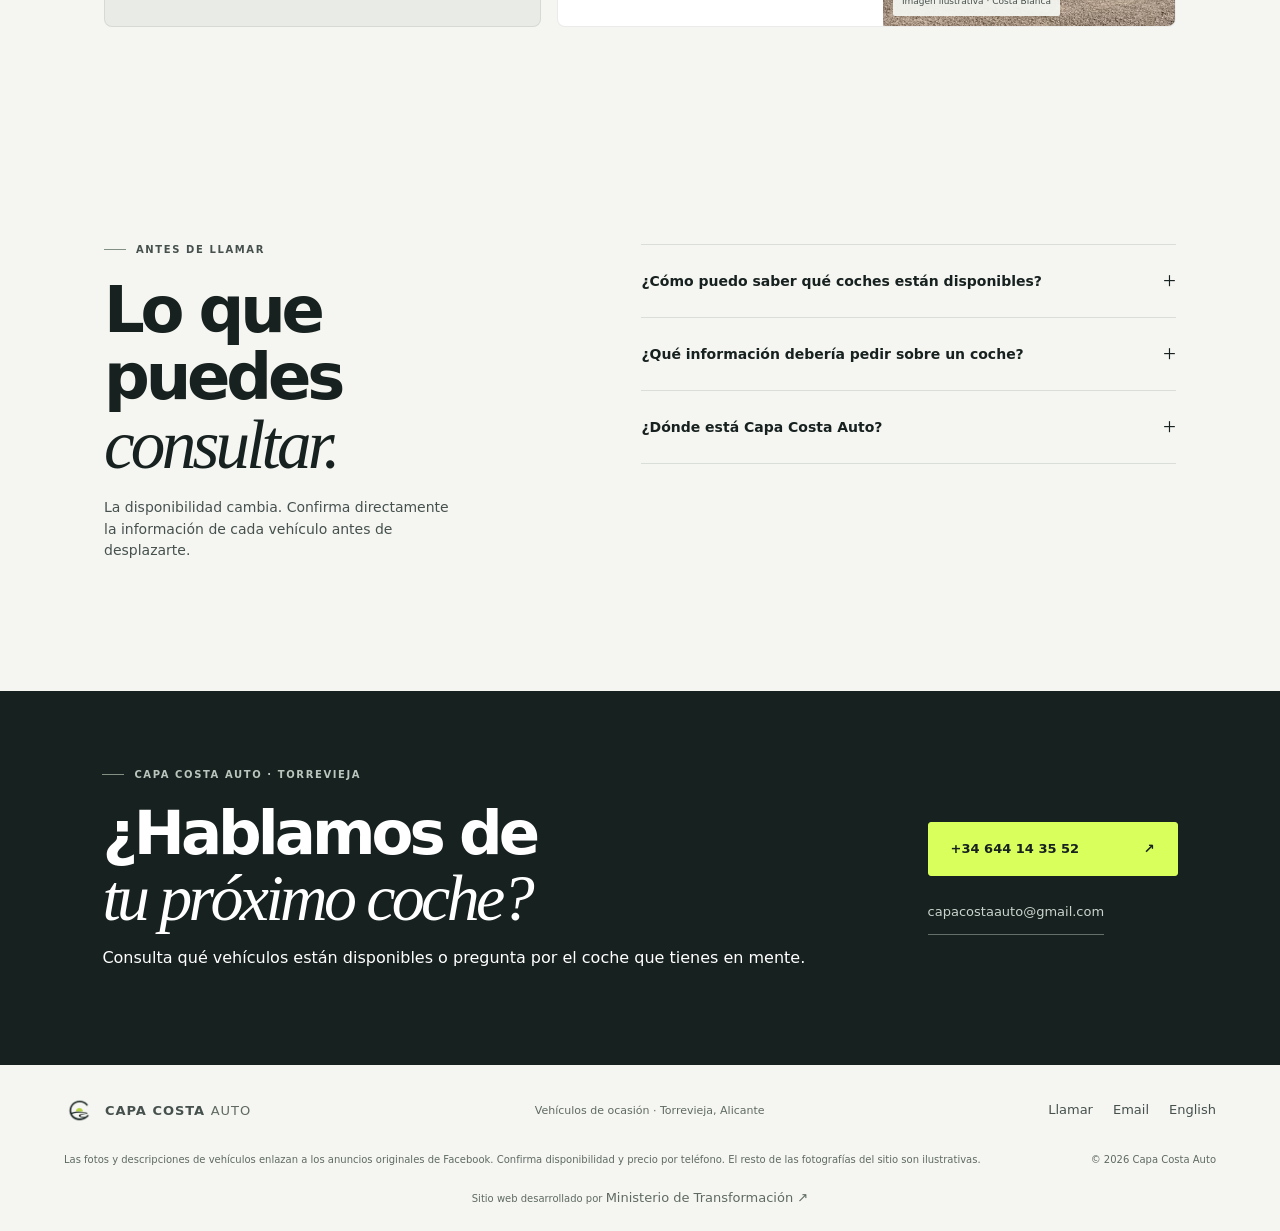
==== commit 4da4fa0e: "Add recent vehicle listings" ====
--- a/es/index.html
+++ b/es/index.html
@@ -17,7 +17,7 @@
   <a class="skip-link" href="#main">Saltar al contenido</a>
   <header class="site-header">
     <a class="brand" href="index.html"><img class="brand-mark" src="../public/brand/capa-costa-emblem.webp" alt="" width="40" height="40"><span>CAPA COSTA <b>AUTO</b></span></a>
-    <nav class="desktop-nav" aria-label="Navegación principal"><a href="#antes-de-decidir">Antes de decidir</a><a href="#preguntas">Preguntas frecuentes</a><a href="#contacto">Contacto</a></nav>
+    <nav class="desktop-nav" aria-label="Navegación principal"><a href="#vehiculos">Vehículos</a><a href="#antes-de-decidir">Antes de decidir</a><a href="#preguntas">Preguntas frecuentes</a><a href="#contacto">Contacto</a></nav>
     <div class="header-actions"><a class="language" href="../en/index.html" lang="en" hreflang="en" aria-label="View in English">EN</a><a class="button button-small" href="tel:+34644143552" aria-label="Llamar al concesionario"><span class="phone-icon" aria-hidden="true"></span><span>Llamar</span></a></div>
   </header>
 
@@ -43,6 +43,18 @@
       <a class="round-link" href="tel:+34644143552" aria-label="Llamar para consultar vehículos disponibles"><span aria-hidden="true">↗</span></a>
     </section>
 
+    <section class="inventory-section" id="vehiculos" aria-labelledby="inventory-title">
+      <div class="inventory-heading"><div><p class="eyebrow"><span class="eyebrow-line" aria-hidden="true"></span> ANUNCIOS RECIENTES · CAPA COSTA AUTO</p><h2 id="inventory-title">Coches que puedes<br><em>consultar hoy.</em></h2></div><p>Selección de los anuncios recientes de Capa Costa Auto en Facebook. Confirma disponibilidad, precio y detalles antes de desplazarte.</p></div>
+      <div class="inventory-grid">
+        <article class="vehicle-card vehicle-featured"><div class="vehicle-art" aria-hidden="true"><span>CAPTUR</span><b>01</b></div><div class="vehicle-info"><p class="vehicle-meta"><span>NOVEDAD</span><span>RENAULT · 2023</span></p><h3>Captur E‑Tech Hybrid</h3><p class="vehicle-specs">Automático · Gasolina híbrido · 1.6 · 93 CV · 44.500 km</p><div class="vehicle-bottom"><strong>20.750 €</strong><a href="https://www.facebook.com/photo/?fbid=998239333301235&amp;set=pcb.998239783301190" target="_blank" rel="noopener noreferrer">Ver fotos y anuncio <span aria-hidden="true">↗</span></a></div></div></article>
+        <article class="vehicle-card"><div class="vehicle-art vehicle-art-van" aria-hidden="true"><span>DUCATO</span><b>02</b></div><div class="vehicle-info"><p class="vehicle-meta"><span>9 PLAZAS</span><span>FIAT · 2020</span></p><h3>Ducato</h3><p class="vehicle-specs">Manual · Turbo diésel · 2.3 · 140 CV · 89.000 km</p><div class="vehicle-bottom"><strong>22.490 €</strong><a href="https://www.facebook.com/photo/?fbid=968975926227576&amp;set=pcb.968976729560829" target="_blank" rel="noopener noreferrer">Ver fotos y anuncio <span aria-hidden="true">↗</span></a></div></div></article>
+        <article class="vehicle-card"><div class="vehicle-art vehicle-art-bmw" aria-hidden="true"><span>218d</span><b>03</b></div><div class="vehicle-info"><p class="vehicle-meta"><span>ANUNCIO RECIENTE</span><span>BMW</span></p><h3>218d Automático</h3><p class="vehicle-specs">Turbo diésel · 2.0 · 148 CV · 178.000 km</p><div class="vehicle-bottom"><strong>17.990 €</strong><a href="https://www.facebook.com/reel/2669272490158174/" target="_blank" rel="noopener noreferrer">Ver fotos y anuncio <span aria-hidden="true">↗</span></a></div></div></article>
+        <article class="vehicle-card"><div class="vehicle-art vehicle-art-x3" aria-hidden="true"><span>X3</span><b>04</b></div><div class="vehicle-info"><p class="vehicle-meta"><span>HÍBRIDO</span><span>BMW · 2022</span></p><h3>X3 Hybrid</h3><p class="vehicle-specs">Consulta en la publicación los detalles, precio y kilometraje.</p><div class="vehicle-bottom"><strong>Consultar</strong><a href="https://www.facebook.com/p/Capa-Costa-100093455335530/" target="_blank" rel="noopener noreferrer">Ver fotos y anuncio <span aria-hidden="true">↗</span></a></div></div></article>
+        <article class="vehicle-card"><div class="vehicle-art vehicle-art-citroen" aria-hidden="true"><span>BERLINGO</span><b>05</b></div><div class="vehicle-info"><p class="vehicle-meta"><span>PURE TECH</span><span>CITROËN · 2016</span></p><h3>Berlingo</h3><p class="vehicle-specs">Consulta en la publicación los detalles, precio y kilometraje.</p><div class="vehicle-bottom"><strong>Consultar</strong><a href="https://www.facebook.com/p/Capa-Costa-100093455335530/" target="_blank" rel="noopener noreferrer">Ver fotos y anuncio <span aria-hidden="true">↗</span></a></div></div></article>
+      </div>
+      <p class="inventory-note">Las imágenes y la descripción completa están en los anuncios originales de Facebook. Inventario y precios sujetos a cambios; confirma la disponibilidad por teléfono.</p>
+    </section>
+
     <section class="editorial" id="antes-de-decidir" aria-labelledby="questions-title">
       <div class="editorial-heading" data-reveal><div><p class="eyebrow"><span class="eyebrow-line" aria-hidden="true"></span> UNA COMPRA INFORMADA</p><h2 id="questions-title">Pregunta con<br><em>tranquilidad.</em></h2></div><p class="editorial-deck">Antes de visitar el concesionario, consulta los aspectos que importan para tomar una decisión con calma.</p></div>
       <div class="bento-grid">
@@ -61,6 +73,6 @@
     <section class="contact-section" id="contacto" aria-labelledby="contact-title"><div data-reveal><p class="eyebrow"><span class="eyebrow-line" aria-hidden="true"></span> CAPA COSTA AUTO · TORREVIEJA</p><h2 id="contact-title">¿Hablamos de<br><em>tu próximo coche?</em></h2><p class="contact-lead">Consulta qué vehículos están disponibles o pregunta por el coche que tienes en mente.</p></div><div class="contact-actions" data-reveal><a class="button button-light" href="tel:+34644143552">+34 644 14 35 52 <span aria-hidden="true">↗</span></a><a class="contact-email" href="mailto:capacostaauto@gmail.com">capacostaauto@gmail.com</a></div></section>
   </main>
 
-  <footer class="site-footer"><a class="brand brand-footer" href="index.html"><img class="brand-mark" src="../public/brand/capa-costa-emblem.webp" alt="" width="32" height="32" loading="lazy"><span>CAPA COSTA <b>AUTO</b></span></a><p>Vehículos de ocasión · Torrevieja, Alicante</p><div><a href="tel:+34644143552">Llamar</a><a href="mailto:capacostaauto@gmail.com">Email</a><a href="../en/index.html" lang="en" hreflang="en">English</a></div><small>Fotografías ilustrativas. Los vehículos, precios, dirección y horarios actuales no se han confirmado para esta vista previa.</small><small class="copyright">© 2026 Capa Costa Auto</small><small class="developer-credit">Sitio web desarrollado por <a href="https://ministry-transformation.github.io/" target="_blank" rel="noopener noreferrer">Ministerio de Transformación <span aria-hidden="true">↗</span></a></small></footer>
+  <footer class="site-footer"><a class="brand brand-footer" href="index.html"><img class="brand-mark" src="../public/brand/capa-costa-emblem.webp" alt="" width="32" height="32" loading="lazy"><span>CAPA COSTA <b>AUTO</b></span></a><p>Vehículos de ocasión · Torrevieja, Alicante</p><div><a href="tel:+34644143552">Llamar</a><a href="mailto:capacostaauto@gmail.com">Email</a><a href="../en/index.html" lang="en" hreflang="en">English</a></div><small>Las fotos y descripciones de vehículos enlazan a los anuncios originales de Facebook. Confirma disponibilidad y precio por teléfono. El resto de las fotografías del sitio son ilustrativas.</small><small class="copyright">© 2026 Capa Costa Auto</small><small class="developer-credit">Sitio web desarrollado por <a href="https://github.com/Ministry-transformation/capa-costa-auto" target="_blank" rel="noopener noreferrer">Ministerio de Transformación <span aria-hidden="true">↗</span></a></small></footer>
 </body>
 </html>
--- a/styles.css
+++ b/styles.css
@@ -68,3 +68,21 @@
 @media(prefers-reduced-motion:reduce){.hero-visual img{animation:none;transform:none}.motion-ready .reveal{opacity:1;transform:none;transition:none}.photo-card img,.quote-band figure img{transition:none}.photo-card:hover img,.quote-band figure:hover img{transform:none}.brand-mark{transition:none}.brand:hover .brand-mark{transform:none}}
 
 .brand-mark{transition:transform .25s ease}.brand:hover .brand-mark{transform:rotate(-4deg) scale(1.04)}
+
+/* Facebook-sourced classified listings */
+.inventory-section{max-width:var(--measure);margin:0 auto;padding:clamp(68px,8vw,104px) 48px;background:#edf0e9}
+.inventory-heading{display:grid;grid-template-columns:1.1fr .7fr;align-items:end;gap:40px;margin-bottom:34px}
+.inventory-heading .eyebrow{margin-bottom:22px}.inventory-heading h2{font:600 clamp(38px,4.5vw,58px)/1.04 var(--display);letter-spacing:-.06em;margin:0}.inventory-heading h2 em{font:italic 500 1.05em/1 var(--serif);letter-spacing:-.045em}.inventory-heading>p{max-width:360px;margin:0 0 4px;color:var(--ink-soft);font-size:14px;line-height:1.8}
+.inventory-grid{display:grid;grid-template-columns:repeat(6,minmax(0,1fr));gap:14px}
+.vehicle-card{grid-column:span 2;min-width:0;overflow:hidden;border:1px solid rgba(23,33,31,.1);border-radius:8px;background:#fff}
+.vehicle-featured{grid-column:span 3;display:grid;grid-template-columns:.8fr 1fr}
+.vehicle-art{position:relative;display:flex;min-height:150px;align-items:center;justify-content:center;overflow:hidden;background:linear-gradient(145deg,#dce2d9,#b9c8be);color:#34433c}
+.vehicle-art:before,.vehicle-art:after{position:absolute;content:"";width:68%;height:30%;left:16%;bottom:23%;border:1px solid rgba(52,67,60,.28);border-radius:50% 50% 15% 15%;transform:skewX(-9deg)}
+.vehicle-art:after{width:50%;height:18%;left:25%;bottom:43%;border-radius:55% 60% 0 0;background:rgba(245,246,242,.25)}
+.vehicle-art span{position:absolute;left:16px;bottom:14px;z-index:1;font:750 11px var(--display);letter-spacing:.14em}
+.vehicle-art b{position:absolute;top:12px;right:14px;color:rgba(23,33,31,.55);font:500 12px var(--sans)}
+.vehicle-art-van{background:linear-gradient(145deg,#e1e4db,#c5c7b8)}.vehicle-art-bmw{background:linear-gradient(145deg,#d8e2e5,#b2c5cc)}.vehicle-art-x3{background:linear-gradient(145deg,#e3e0d7,#c8c0af)}.vehicle-art-citroen{background:linear-gradient(145deg,#d8ded7,#b8c4b9)}
+.vehicle-info{padding:19px 20px 16px}.vehicle-meta{display:flex;justify-content:space-between;gap:8px;margin:0 0 11px;color:#68756c;font:700 8px var(--display);letter-spacing:.1em}.vehicle-meta span:first-child{color:#566b00}.vehicle-card h3{margin:0;font:650 clamp(18px,2vw,24px)/1.2 var(--display);letter-spacing:-.035em}.vehicle-specs{min-height:42px;margin:9px 0 14px;color:var(--ink-soft);font-size:11px;line-height:1.65}.vehicle-bottom{display:flex;align-items:center;justify-content:space-between;gap:10px;border-top:1px solid var(--line);padding-top:13px}.vehicle-bottom strong{font:700 14px var(--display);white-space:nowrap}.vehicle-bottom a{font-size:10px;font-weight:650;text-decoration:none;white-space:nowrap}.vehicle-bottom a:hover{text-decoration:underline;text-underline-offset:3px}.vehicle-bottom a span{padding-left:3px}.vehicle-featured .vehicle-art{height:100%}.inventory-note{margin:19px 0 0;color:#69746d;font-size:10px;line-height:1.7}
+@media(max-width:850px){.inventory-section{padding-inline:34px}.inventory-heading{grid-template-columns:1fr .75fr;gap:24px}.vehicle-card{grid-column:span 3}.vehicle-featured{grid-column:span 3;grid-template-columns:1fr}.vehicle-featured .vehicle-art{min-height:180px}}
+@media(max-width:650px){.inventory-section{padding:66px 20px;background:#edf0e9}.inventory-heading{display:block;margin-bottom:25px}.inventory-heading h2{font-size:46px}.inventory-heading>p{margin-top:16px;font-size:13px}.inventory-grid{grid-template-columns:1fr;gap:12px}.vehicle-card,.vehicle-featured{grid-column:1;display:grid;grid-template-columns:38% 1fr}.vehicle-art,.vehicle-featured .vehicle-art{height:100%;min-height:180px}.vehicle-info{padding:15px 14px 13px}.vehicle-meta{font-size:7px}.vehicle-card h3{font-size:18px}.vehicle-specs{font-size:10px;min-height:0}.vehicle-bottom{align-items:flex-start;flex-direction:column;gap:8px}.vehicle-bottom a{min-height:34px;display:inline-flex;align-items:center;font-size:10px}.inventory-note{font-size:10px}}
+@media(max-width:370px){.vehicle-card,.vehicle-featured{grid-template-columns:34% 1fr}.vehicle-info{padding-inline:11px}.vehicle-meta{letter-spacing:.06em}.vehicle-bottom strong{font-size:13px}}
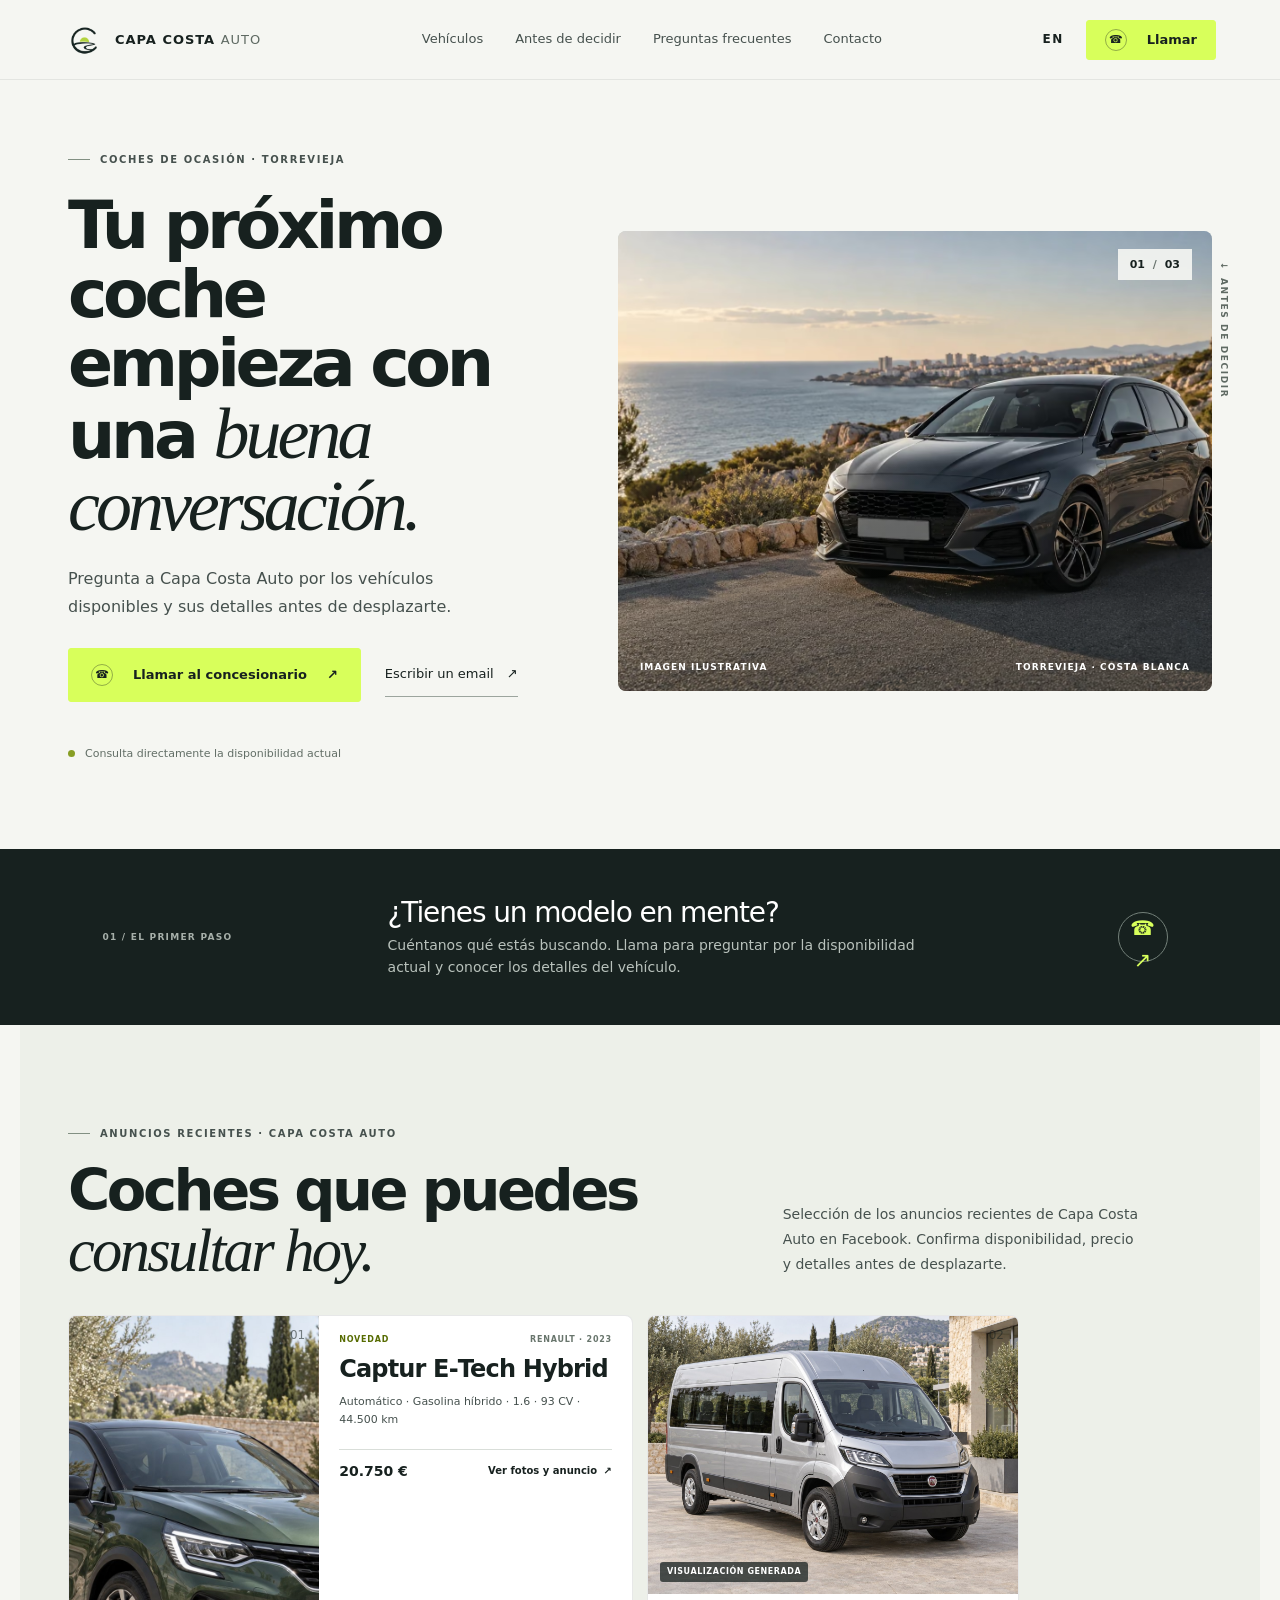
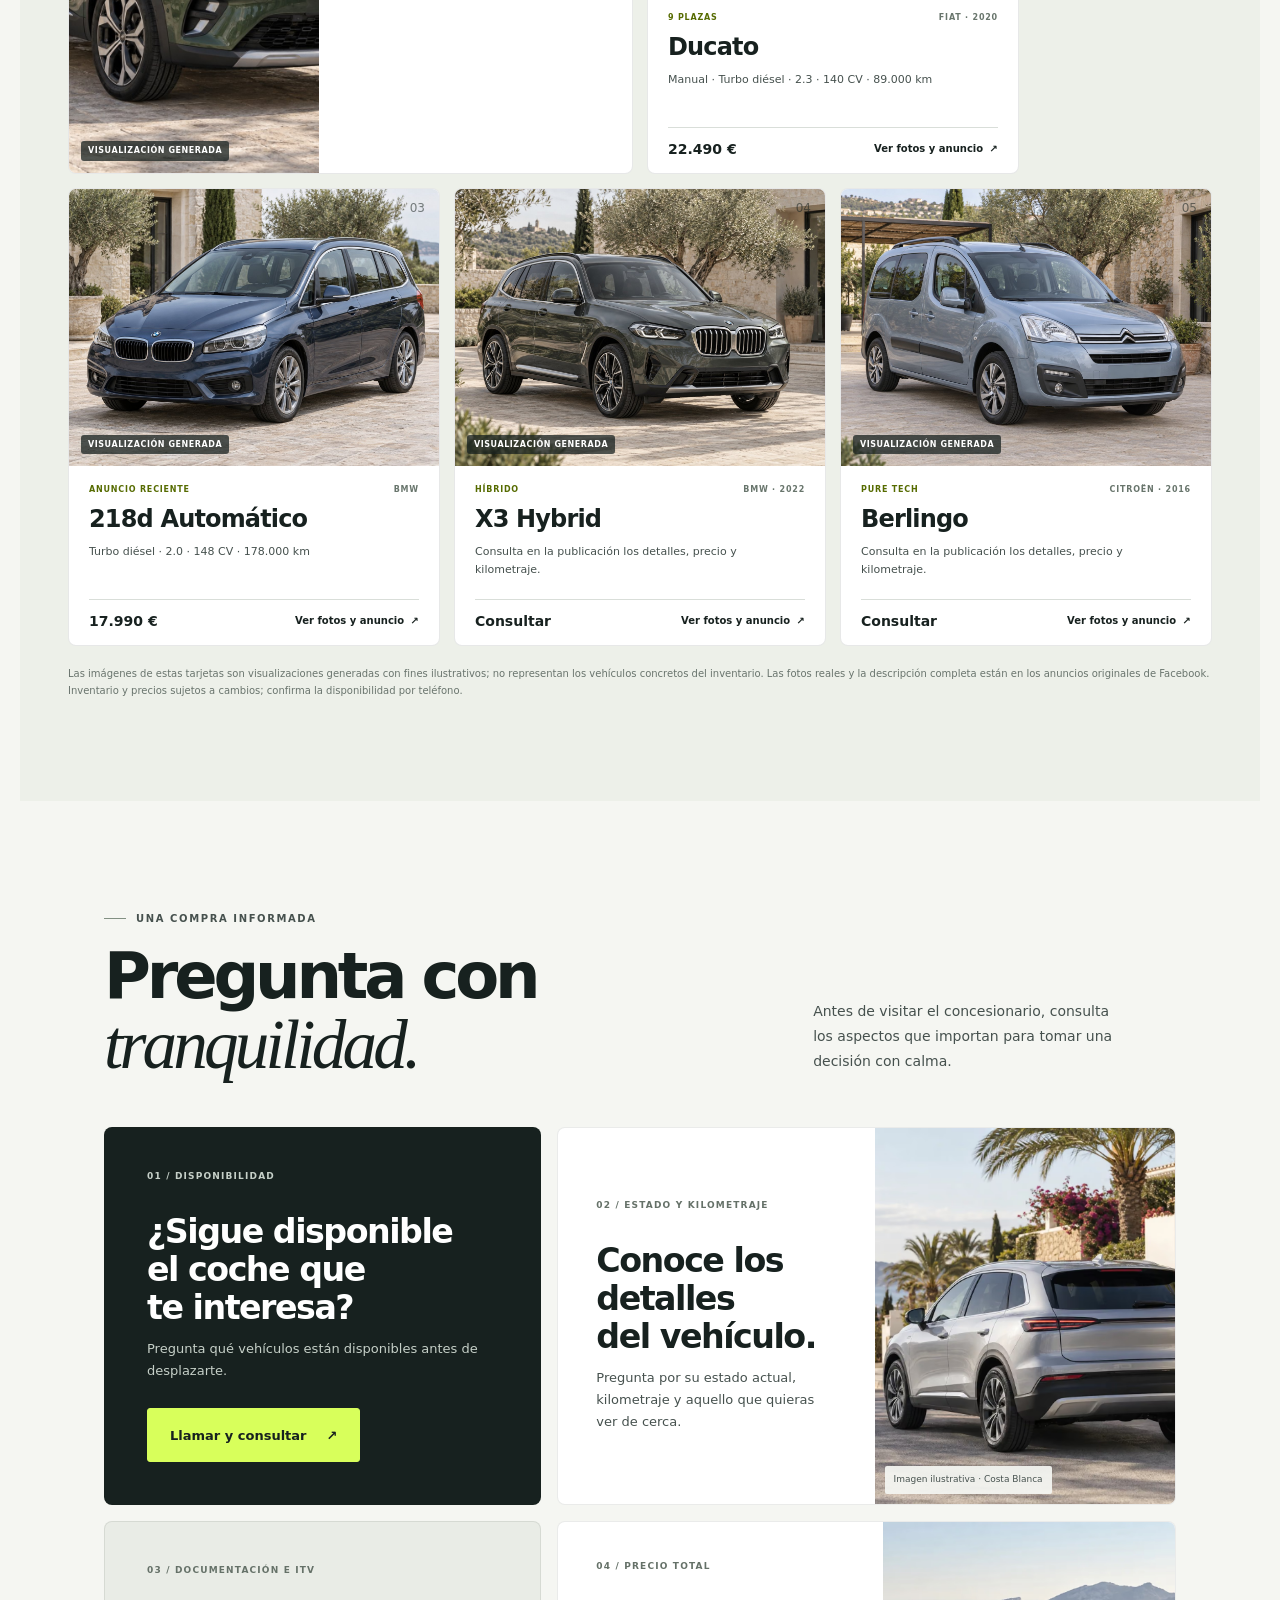
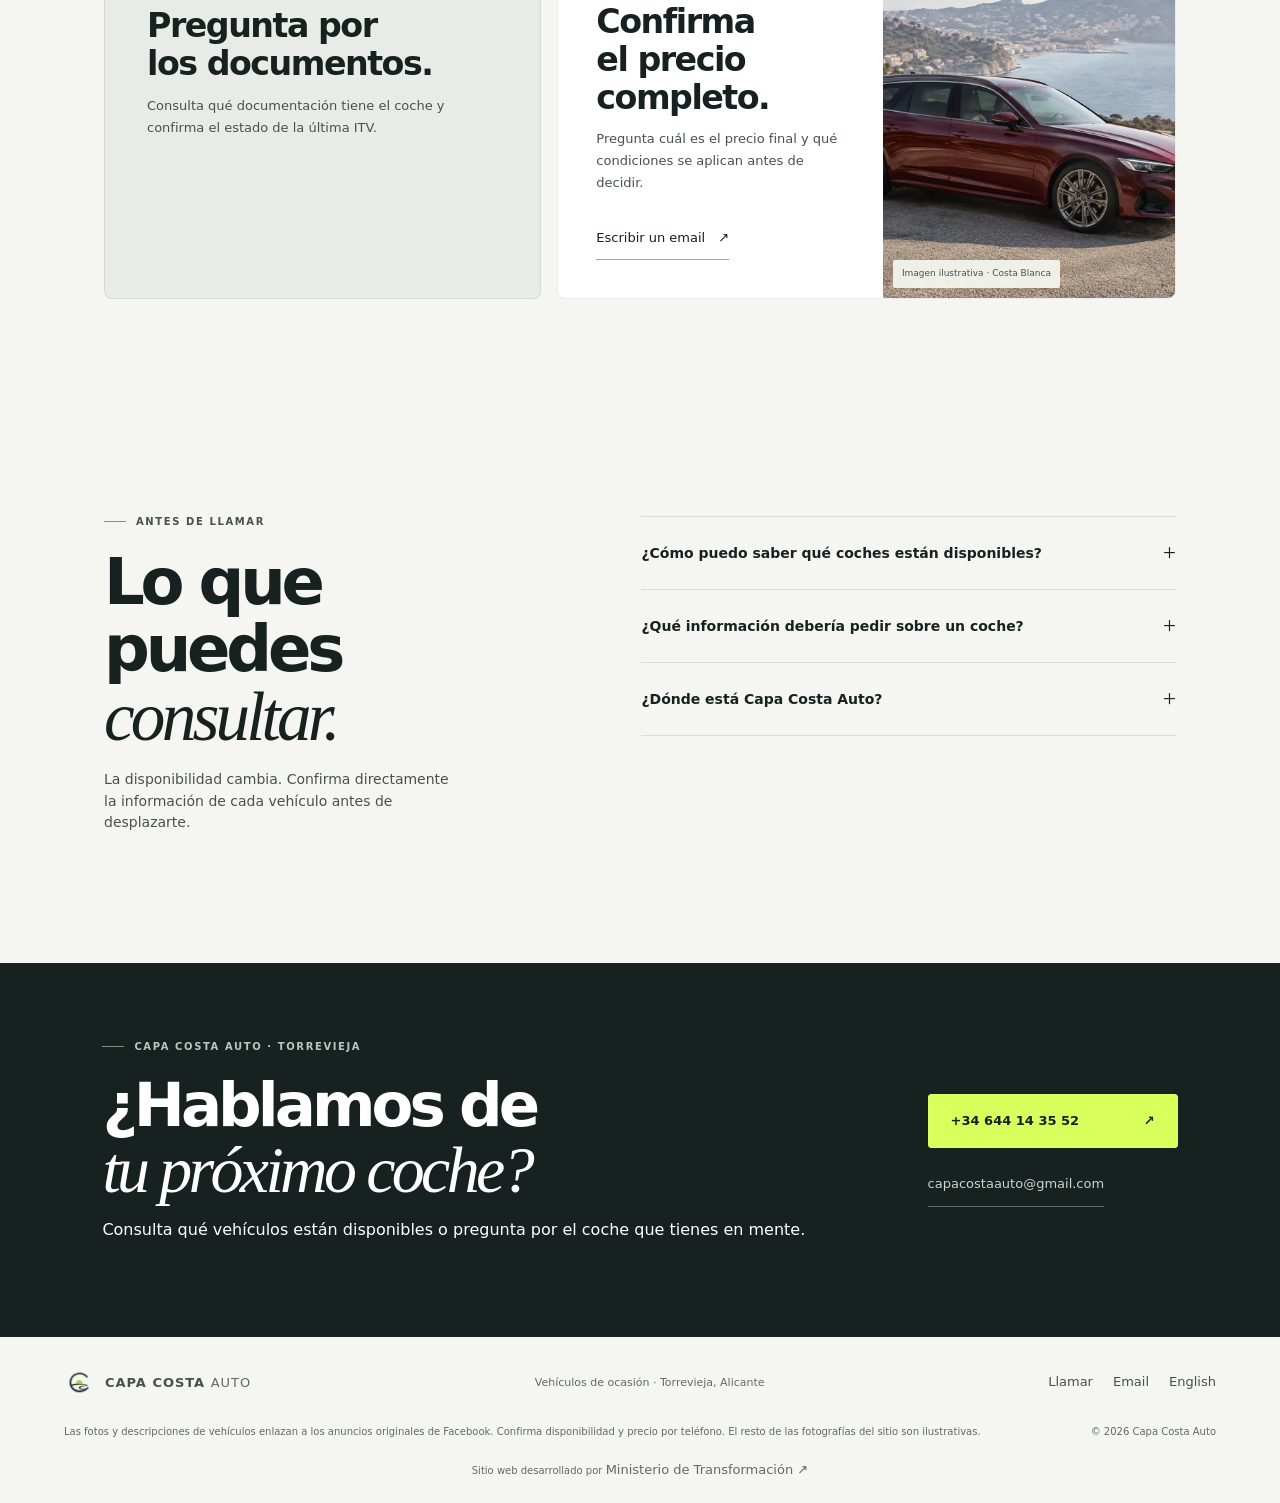
==== commit 988ad639: "Add generated vehicle listing imagery" ====
--- a/es/index.html
+++ b/es/index.html
@@ -10,7 +10,7 @@
   <link rel="alternate" hreflang="es-ES" href="index.html">
   <link rel="alternate" hreflang="en" href="../en/index.html">
   <link rel="preload" as="image" href="../public/images/coast-1.avif" type="image/avif" fetchpriority="high">
-  <link rel="stylesheet" href="../styles.css">
+  <link rel="stylesheet" href="../styles.css?v=20261013-inventory-images">
   <script src="../site.js" defer></script>
 </head>
 <body>
@@ -46,13 +46,13 @@
     <section class="inventory-section" id="vehiculos" aria-labelledby="inventory-title">
       <div class="inventory-heading"><div><p class="eyebrow"><span class="eyebrow-line" aria-hidden="true"></span> ANUNCIOS RECIENTES · CAPA COSTA AUTO</p><h2 id="inventory-title">Coches que puedes<br><em>consultar hoy.</em></h2></div><p>Selección de los anuncios recientes de Capa Costa Auto en Facebook. Confirma disponibilidad, precio y detalles antes de desplazarte.</p></div>
       <div class="inventory-grid">
-        <article class="vehicle-card vehicle-featured"><div class="vehicle-art" aria-hidden="true"><span>CAPTUR</span><b>01</b></div><div class="vehicle-info"><p class="vehicle-meta"><span>NOVEDAD</span><span>RENAULT · 2023</span></p><h3>Captur E‑Tech Hybrid</h3><p class="vehicle-specs">Automático · Gasolina híbrido · 1.6 · 93 CV · 44.500 km</p><div class="vehicle-bottom"><strong>20.750 €</strong><a href="https://www.facebook.com/photo/?fbid=998239333301235&amp;set=pcb.998239783301190" target="_blank" rel="noopener noreferrer">Ver fotos y anuncio <span aria-hidden="true">↗</span></a></div></div></article>
-        <article class="vehicle-card"><div class="vehicle-art vehicle-art-van" aria-hidden="true"><span>DUCATO</span><b>02</b></div><div class="vehicle-info"><p class="vehicle-meta"><span>9 PLAZAS</span><span>FIAT · 2020</span></p><h3>Ducato</h3><p class="vehicle-specs">Manual · Turbo diésel · 2.3 · 140 CV · 89.000 km</p><div class="vehicle-bottom"><strong>22.490 €</strong><a href="https://www.facebook.com/photo/?fbid=968975926227576&amp;set=pcb.968976729560829" target="_blank" rel="noopener noreferrer">Ver fotos y anuncio <span aria-hidden="true">↗</span></a></div></div></article>
-        <article class="vehicle-card"><div class="vehicle-art vehicle-art-bmw" aria-hidden="true"><span>218d</span><b>03</b></div><div class="vehicle-info"><p class="vehicle-meta"><span>ANUNCIO RECIENTE</span><span>BMW</span></p><h3>218d Automático</h3><p class="vehicle-specs">Turbo diésel · 2.0 · 148 CV · 178.000 km</p><div class="vehicle-bottom"><strong>17.990 €</strong><a href="https://www.facebook.com/reel/2669272490158174/" target="_blank" rel="noopener noreferrer">Ver fotos y anuncio <span aria-hidden="true">↗</span></a></div></div></article>
-        <article class="vehicle-card"><div class="vehicle-art vehicle-art-x3" aria-hidden="true"><span>X3</span><b>04</b></div><div class="vehicle-info"><p class="vehicle-meta"><span>HÍBRIDO</span><span>BMW · 2022</span></p><h3>X3 Hybrid</h3><p class="vehicle-specs">Consulta en la publicación los detalles, precio y kilometraje.</p><div class="vehicle-bottom"><strong>Consultar</strong><a href="https://www.facebook.com/p/Capa-Costa-100093455335530/" target="_blank" rel="noopener noreferrer">Ver fotos y anuncio <span aria-hidden="true">↗</span></a></div></div></article>
-        <article class="vehicle-card"><div class="vehicle-art vehicle-art-citroen" aria-hidden="true"><span>BERLINGO</span><b>05</b></div><div class="vehicle-info"><p class="vehicle-meta"><span>PURE TECH</span><span>CITROËN · 2016</span></p><h3>Berlingo</h3><p class="vehicle-specs">Consulta en la publicación los detalles, precio y kilometraje.</p><div class="vehicle-bottom"><strong>Consultar</strong><a href="https://www.facebook.com/p/Capa-Costa-100093455335530/" target="_blank" rel="noopener noreferrer">Ver fotos y anuncio <span aria-hidden="true">↗</span></a></div></div></article>
+        <article class="vehicle-card vehicle-featured"><figure class="vehicle-art"><img src="../public/images/listings/renault-captur-2023.jpg" alt="Renault Captur E-Tech Hybrid de 2023, imagen ilustrativa"><span class="vehicle-art-label">Visualización generada</span><b>01</b></figure><div class="vehicle-info"><p class="vehicle-meta"><span>NOVEDAD</span><span>RENAULT · 2023</span></p><h3>Captur E‑Tech Hybrid</h3><p class="vehicle-specs">Automático · Gasolina híbrido · 1.6 · 93 CV · 44.500 km</p><div class="vehicle-bottom"><strong>20.750 €</strong><a href="https://www.facebook.com/photo/?fbid=998239333301235&amp;set=pcb.998239783301190" target="_blank" rel="noopener noreferrer">Ver fotos y anuncio <span aria-hidden="true">↗</span></a></div></div></article>
+        <article class="vehicle-card"><figure class="vehicle-art vehicle-art-van"><img src="../public/images/listings/fiat-ducato-2020.jpg" alt="Fiat Ducato de 2020 para nueve pasajeros, imagen ilustrativa"><span class="vehicle-art-label">Visualización generada</span><b>02</b></figure><div class="vehicle-info"><p class="vehicle-meta"><span>9 PLAZAS</span><span>FIAT · 2020</span></p><h3>Ducato</h3><p class="vehicle-specs">Manual · Turbo diésel · 2.3 · 140 CV · 89.000 km</p><div class="vehicle-bottom"><strong>22.490 €</strong><a href="https://www.facebook.com/photo/?fbid=968975926227576&amp;set=pcb.968976729560829" target="_blank" rel="noopener noreferrer">Ver fotos y anuncio <span aria-hidden="true">↗</span></a></div></div></article>
+        <article class="vehicle-card"><figure class="vehicle-art vehicle-art-bmw"><img src="../public/images/listings/bmw-218d.jpg" alt="BMW 218d Automático, imagen ilustrativa"><span class="vehicle-art-label">Visualización generada</span><b>03</b></figure><div class="vehicle-info"><p class="vehicle-meta"><span>ANUNCIO RECIENTE</span><span>BMW</span></p><h3>218d Automático</h3><p class="vehicle-specs">Turbo diésel · 2.0 · 148 CV · 178.000 km</p><div class="vehicle-bottom"><strong>17.990 €</strong><a href="https://www.facebook.com/reel/2669272490158174/" target="_blank" rel="noopener noreferrer">Ver fotos y anuncio <span aria-hidden="true">↗</span></a></div></div></article>
+        <article class="vehicle-card"><figure class="vehicle-art vehicle-art-x3"><img src="../public/images/listings/bmw-x3-2022.jpg" alt="BMW X3 híbrido de 2022, imagen ilustrativa"><span class="vehicle-art-label">Visualización generada</span><b>04</b></figure><div class="vehicle-info"><p class="vehicle-meta"><span>HÍBRIDO</span><span>BMW · 2022</span></p><h3>X3 Hybrid</h3><p class="vehicle-specs">Consulta en la publicación los detalles, precio y kilometraje.</p><div class="vehicle-bottom"><strong>Consultar</strong><a href="https://www.facebook.com/p/Capa-Costa-100093455335530/" target="_blank" rel="noopener noreferrer">Ver fotos y anuncio <span aria-hidden="true">↗</span></a></div></div></article>
+        <article class="vehicle-card"><figure class="vehicle-art vehicle-art-citroen"><img src="../public/images/listings/citroen-berlingo-2016.jpg" alt="Citroën Berlingo PureTech de 2016, imagen ilustrativa"><span class="vehicle-art-label">Visualización generada</span><b>05</b></figure><div class="vehicle-info"><p class="vehicle-meta"><span>PURE TECH</span><span>CITROËN · 2016</span></p><h3>Berlingo</h3><p class="vehicle-specs">Consulta en la publicación los detalles, precio y kilometraje.</p><div class="vehicle-bottom"><strong>Consultar</strong><a href="https://www.facebook.com/p/Capa-Costa-100093455335530/" target="_blank" rel="noopener noreferrer">Ver fotos y anuncio <span aria-hidden="true">↗</span></a></div></div></article>
       </div>
-      <p class="inventory-note">Las imágenes y la descripción completa están en los anuncios originales de Facebook. Inventario y precios sujetos a cambios; confirma la disponibilidad por teléfono.</p>
+      <p class="inventory-note">Las imágenes de estas tarjetas son visualizaciones generadas con fines ilustrativos; no representan los vehículos concretos del inventario. Las fotos reales y la descripción completa están en los anuncios originales de Facebook. Inventario y precios sujetos a cambios; confirma la disponibilidad por teléfono.</p>
     </section>
 
     <section class="editorial" id="antes-de-decidir" aria-labelledby="questions-title">
--- a/styles.css
+++ b/styles.css
@@ -76,12 +76,11 @@
 .inventory-grid{display:grid;grid-template-columns:repeat(6,minmax(0,1fr));gap:14px}
 .vehicle-card{grid-column:span 2;min-width:0;overflow:hidden;border:1px solid rgba(23,33,31,.1);border-radius:8px;background:#fff}
 .vehicle-featured{grid-column:span 3;display:grid;grid-template-columns:.8fr 1fr}
-.vehicle-art{position:relative;display:flex;min-height:150px;align-items:center;justify-content:center;overflow:hidden;background:linear-gradient(145deg,#dce2d9,#b9c8be);color:#34433c}
-.vehicle-art:before,.vehicle-art:after{position:absolute;content:"";width:68%;height:30%;left:16%;bottom:23%;border:1px solid rgba(52,67,60,.28);border-radius:50% 50% 15% 15%;transform:skewX(-9deg)}
-.vehicle-art:after{width:50%;height:18%;left:25%;bottom:43%;border-radius:55% 60% 0 0;background:rgba(245,246,242,.25)}
-.vehicle-art span{position:absolute;left:16px;bottom:14px;z-index:1;font:750 11px var(--display);letter-spacing:.14em}
+.vehicle-art{position:relative;display:block;min-height:150px;margin:0;overflow:hidden;background:#dce2d9;color:#34433c}
+.vehicle-art img{display:block;width:100%;height:100%;min-height:inherit;object-fit:cover;object-position:center}
+.vehicle-art-label{position:absolute;left:12px;bottom:12px;z-index:1;padding:5px 7px;border-radius:3px;background:rgba(23,33,31,.74);color:#fff;font:650 8px/1.2 var(--display);letter-spacing:.07em;text-transform:uppercase}
 .vehicle-art b{position:absolute;top:12px;right:14px;color:rgba(23,33,31,.55);font:500 12px var(--sans)}
-.vehicle-art-van{background:linear-gradient(145deg,#e1e4db,#c5c7b8)}.vehicle-art-bmw{background:linear-gradient(145deg,#d8e2e5,#b2c5cc)}.vehicle-art-x3{background:linear-gradient(145deg,#e3e0d7,#c8c0af)}.vehicle-art-citroen{background:linear-gradient(145deg,#d8ded7,#b8c4b9)}
+.vehicle-art-van{background:#e1e4db}.vehicle-art-bmw{background:#d8e2e5}.vehicle-art-x3{background:#e3e0d7}.vehicle-art-citroen{background:#d8ded7}
 .vehicle-info{padding:19px 20px 16px}.vehicle-meta{display:flex;justify-content:space-between;gap:8px;margin:0 0 11px;color:#68756c;font:700 8px var(--display);letter-spacing:.1em}.vehicle-meta span:first-child{color:#566b00}.vehicle-card h3{margin:0;font:650 clamp(18px,2vw,24px)/1.2 var(--display);letter-spacing:-.035em}.vehicle-specs{min-height:42px;margin:9px 0 14px;color:var(--ink-soft);font-size:11px;line-height:1.65}.vehicle-bottom{display:flex;align-items:center;justify-content:space-between;gap:10px;border-top:1px solid var(--line);padding-top:13px}.vehicle-bottom strong{font:700 14px var(--display);white-space:nowrap}.vehicle-bottom a{font-size:10px;font-weight:650;text-decoration:none;white-space:nowrap}.vehicle-bottom a:hover{text-decoration:underline;text-underline-offset:3px}.vehicle-bottom a span{padding-left:3px}.vehicle-featured .vehicle-art{height:100%}.inventory-note{margin:19px 0 0;color:#69746d;font-size:10px;line-height:1.7}
 @media(max-width:850px){.inventory-section{padding-inline:34px}.inventory-heading{grid-template-columns:1fr .75fr;gap:24px}.vehicle-card{grid-column:span 3}.vehicle-featured{grid-column:span 3;grid-template-columns:1fr}.vehicle-featured .vehicle-art{min-height:180px}}
 @media(max-width:650px){.inventory-section{padding:66px 20px;background:#edf0e9}.inventory-heading{display:block;margin-bottom:25px}.inventory-heading h2{font-size:46px}.inventory-heading>p{margin-top:16px;font-size:13px}.inventory-grid{grid-template-columns:1fr;gap:12px}.vehicle-card,.vehicle-featured{grid-column:1;display:grid;grid-template-columns:38% 1fr}.vehicle-art,.vehicle-featured .vehicle-art{height:100%;min-height:180px}.vehicle-info{padding:15px 14px 13px}.vehicle-meta{font-size:7px}.vehicle-card h3{font-size:18px}.vehicle-specs{font-size:10px;min-height:0}.vehicle-bottom{align-items:flex-start;flex-direction:column;gap:8px}.vehicle-bottom a{min-height:34px;display:inline-flex;align-items:center;font-size:10px}.inventory-note{font-size:10px}}
